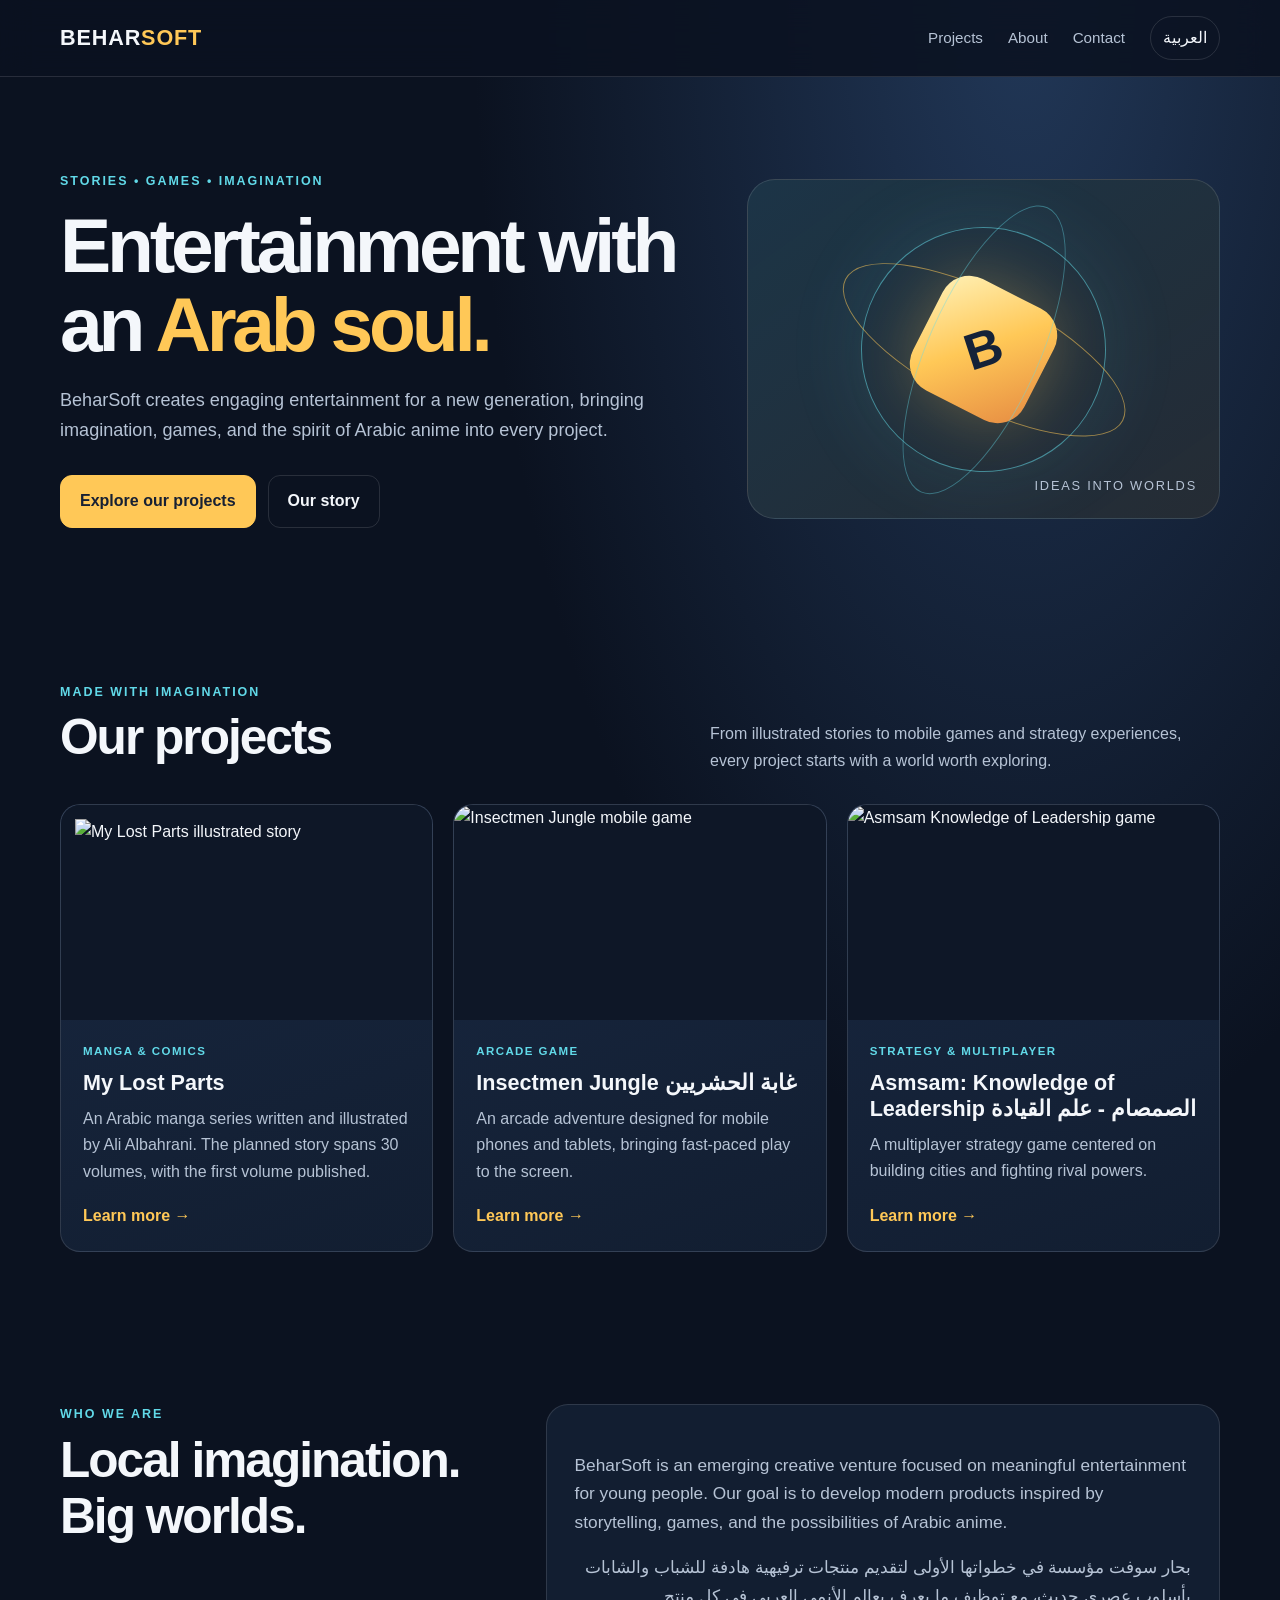
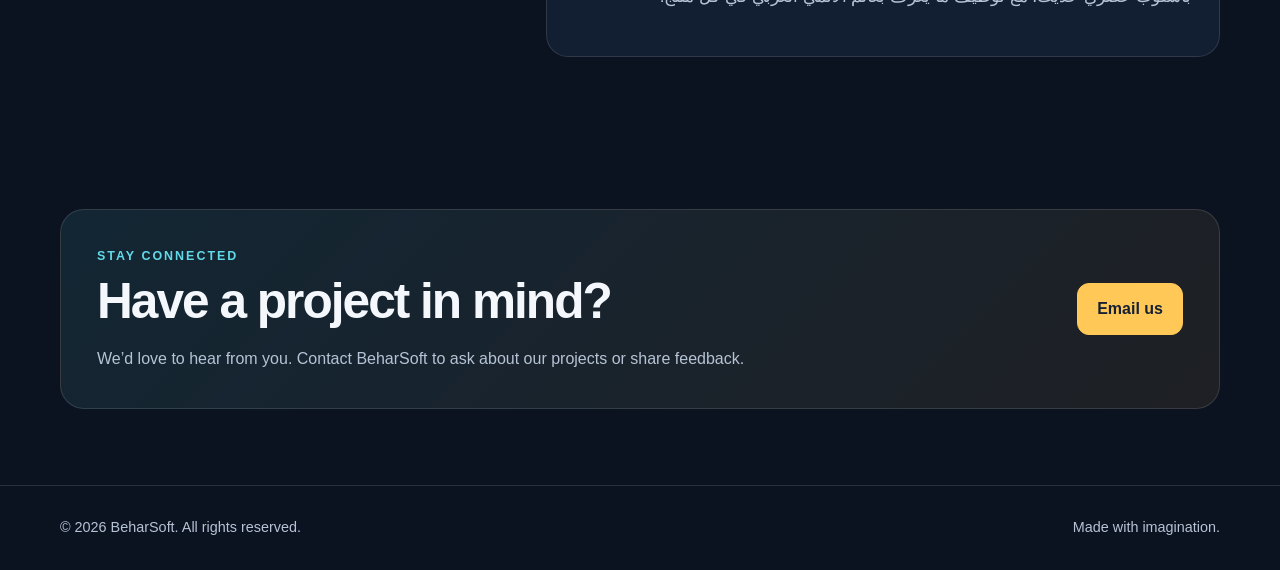
==== index.html @ 20f0981b "Add files via upload" ====
<!doctype html>
<html lang="en">
<head>
<meta charset="utf-8">
<meta name="viewport" content="width=device-width, initial-scale=1">
<meta name="description" content="BeharSoft creates entertainment experiences, games, and Arabic manga for a new generation.">
<meta name="theme-color" content="#101a2a">
<title>BeharSoft | Games, Manga & Entertainment</title>
<style>
:root{--bg:#0b1220;--panel:#121e31;--panel2:#182740;--ink:#f4f7fb;--muted:#b6c3d5;--gold:#ffc857;--cyan:#61d9e8;--line:rgba(255,255,255,.12);--max:1160px}
*{box-sizing:border-box}html{scroll-behavior:smooth}body{margin:0;background:radial-gradient(ellipse at 80% 0%,#213757 0,transparent 38%),var(--bg);color:var(--ink);font-family:Inter,Segoe UI,Arial,sans-serif;line-height:1.65}a{color:inherit}.wrap{width:min(var(--max),calc(100% - 40px));margin:auto}.topbar{position:sticky;top:0;z-index:5;background:rgba(11,18,32,.88);backdrop-filter:blur(16px);border-bottom:1px solid var(--line)}nav{min-height:76px;display:flex;align-items:center;justify-content:space-between;gap:24px}.brand{font-weight:900;letter-spacing:.04em;font-size:1.35rem;text-decoration:none}.brand span{color:var(--gold)}.navlinks{display:flex;gap:25px;align-items:center}.navlinks a{text-decoration:none;color:var(--muted);font-size:.95rem}.navlinks a:hover{color:var(--gold)}.lang{border:1px solid var(--line);padding:8px 12px;border-radius:999px;background:transparent;color:var(--ink);cursor:pointer;font:inherit}.hero{padding:94px 0 78px;display:grid;grid-template-columns:1.15fr .85fr;align-items:center;gap:48px;min-height:510px}.eyebrow{color:var(--cyan);font-weight:800;letter-spacing:.16em;text-transform:uppercase;font-size:.78rem}.hero h1{font-size:clamp(2.8rem,6vw,5.3rem);line-height:1.03;letter-spacing:-.055em;margin:14px 0 22px}.hero h1 em{font-style:normal;color:var(--gold)}.lead{font-size:1.13rem;color:var(--muted);max-width:620px}.hero-actions{display:flex;gap:12px;flex-wrap:wrap;margin-top:30px}.btn{display:inline-flex;align-items:center;justify-content:center;text-decoration:none;padding:12px 19px;border-radius:12px;font-weight:800;border:1px solid var(--line)}.btn.primary{background:var(--gold);color:#172033;border-color:var(--gold)}.btn.secondary:hover{border-color:var(--cyan)}.hero-art{min-height:340px;border-radius:28px;border:1px solid var(--line);background:linear-gradient(145deg,rgba(97,217,232,.12),rgba(255,200,87,.08)),var(--panel);position:relative;overflow:hidden;display:grid;place-items:center}.orbit{width:245px;height:245px;border:1px solid rgba(97,217,232,.55);border-radius:50%;display:grid;place-items:center;transform:rotate(-18deg);box-shadow:0 0 80px rgba(97,217,232,.12)}.orbit:before,.orbit:after{content:"";position:absolute;border:1px solid rgba(255,200,87,.55);border-radius:50%;width:310px;height:110px;transform:rotate(45deg)}.orbit:after{transform:rotate(-48deg);border-color:rgba(97,217,232,.4)}.core{width:125px;height:125px;border-radius:30px;transform:rotate(45deg);background:linear-gradient(135deg,#fff2b9,var(--gold) 48%,#e68b42);box-shadow:0 0 65px rgba(255,200,87,.3);display:grid;place-items:center}.core span{font-size:3.2rem;color:#152238;transform:rotate(-45deg);font-weight:900}.floating{position:absolute;right:22px;bottom:22px;color:var(--muted);font-size:.8rem;letter-spacing:.14em;text-transform:uppercase}.section{padding:76px 0}.section-head{display:flex;justify-content:space-between;align-items:end;gap:24px;margin-bottom:30px}.section h2{font-size:clamp(2rem,4vw,3.1rem);letter-spacing:-.04em;line-height:1.12;margin:8px 0}.section-head p{max-width:510px;color:var(--muted);margin:0}.projects{display:grid;grid-template-columns:repeat(3,1fr);gap:20px}.project{background:linear-gradient(160deg,var(--panel2),var(--panel));border:1px solid var(--line);border-radius:20px;overflow:hidden;display:flex;flex-direction:column;min-width:0;transition:transform .2s,border-color .2s}.project:hover{transform:translateY(-5px);border-color:rgba(97,217,232,.55)}.project-img{height:215px;background:#0e1727;display:grid;place-items:center;overflow:hidden}.project-img img{width:100%;height:100%;object-fit:cover;display:block}.project-img img.contain{object-fit:contain;padding:14px}.project-body{padding:22px;display:flex;flex-direction:column;flex:1}.tag{font-size:.72rem;text-transform:uppercase;letter-spacing:.12em;color:var(--cyan);font-weight:800}.project h3{font-size:1.35rem;line-height:1.2;margin:9px 0 10px}.project p{color:var(--muted);margin:0 0 18px}.project .more{margin-top:auto;text-decoration:none;color:var(--gold);font-weight:800}.about-grid{display:grid;grid-template-columns:.8fr 1.2fr;gap:36px;align-items:start}.about-card{padding:28px;border:1px solid var(--line);background:var(--panel);border-radius:22px}.about-card p{color:var(--muted)}.arabic{font-family:Tahoma,Arial,sans-serif;direction:rtl;text-align:right}.about-copy{font-size:1.08rem}.contact{background:linear-gradient(135deg,rgba(97,217,232,.1),rgba(255,200,87,.08));border:1px solid var(--line);border-radius:24px;padding:36px;display:flex;align-items:center;justify-content:space-between;gap:24px}.contact p{color:var(--muted);margin-bottom:0}.footer{padding:30px 0;border-top:1px solid var(--line);color:var(--muted);font-size:.9rem}.footer-inner{display:flex;justify-content:space-between;gap:16px;flex-wrap:wrap}.hidden{display:none!important}
@media(max-width:850px){.hero{grid-template-columns:1fr;padding-top:65px}.hero-art{min-height:280px}.projects{grid-template-columns:1fr 1fr}.about-grid{grid-template-columns:1fr}.section-head{align-items:start;flex-direction:column}}
@media(max-width:580px){.wrap{width:min(100% - 28px,var(--max))}nav{min-height:68px}.navlinks{gap:12px}.navlinks a{display:none}.hero{padding:52px 0}.hero h1{font-size:3rem}.projects{grid-template-columns:1fr}.project-img{height:230px}.section{padding:54px 0}.contact{padding:24px;align-items:flex-start;flex-direction:column}}
</style>
</head>
<body>
<header class="topbar"><nav class="wrap" aria-label="Main navigation"><a class="brand" href="#home">BEHAR<span>SOFT</span></a><div class="navlinks"><a href="#projects" data-en="Projects" data-ar="مشاريعنا">Projects</a><a href="#about" data-en="About" data-ar="من نحن">About</a><a href="#contact" data-en="Contact" data-ar="تواصل">Contact</a><button class="lang" id="langToggle" type="button" aria-label="Switch language">العربية</button></div></nav></header>
<main>
<section class="hero wrap" id="home"><div><div class="eyebrow" data-en="Stories • Games • Imagination" data-ar="قصص • ألعاب • خيال">Stories • Games • Imagination</div><h1 data-en="Entertainment with an <em>Arab soul.</em>" data-ar="ترفيه بروح <em>عربية.</em>">Entertainment with an <em>Arab soul.</em></h1><p class="lead" data-en="BeharSoft creates engaging entertainment for a new generation, bringing imagination, games, and the spirit of Arabic anime into every project." data-ar="تعمل بحار سوفت على ابتكار منتجات ترفيهية هادفة لجيل جديد، تجمع الخيال والألعاب وروح الأنمي العربي في كل مشروع.">BeharSoft creates engaging entertainment for a new generation, bringing imagination, games, and the spirit of Arabic anime into every project.</p><div class="hero-actions"><a class="btn primary" href="#projects" data-en="Explore our projects" data-ar="اكتشف مشاريعنا">Explore our projects</a><a class="btn secondary" href="#about" data-en="Our story" data-ar="قصتنا">Our story</a></div></div><div class="hero-art" aria-label="Abstract glowing creative core illustration"><div class="orbit"><div class="core"><span>B</span></div></div><div class="floating">Ideas into worlds</div></div></section>
<section class="section wrap" id="projects"><div class="section-head"><div><div class="eyebrow" data-en="Made with imagination" data-ar="صُنعت بالخيال">Made with imagination</div><h2 data-en="Our projects" data-ar="مشاريعنا">Our projects</h2></div><p data-en="From illustrated stories to mobile games and strategy experiences, every project starts with a world worth exploring." data-ar="من القصص المصوّرة إلى ألعاب الجوال وتجارب الاستراتيجية، يبدأ كل مشروع بعالم يستحق الاكتشاف.">From illustrated stories to mobile games and strategy experiences, every project starts with a world worth exploring.</p></div>
<div class="projects">
<article class="project"><div class="project-img"><img class="contain" src="https://static.wixstatic.com/media/bbfa3c_78efb721306c4f30848cd451bb1d85c4~mv2.png/v1/fill/w_800%2Ch_500%2Cal_c%2Cq_85/bbfa3c_78efb721306c4f30848cd451bb1d85c4~mv2.png" alt="My Lost Parts illustrated story" loading="lazy"></div><div class="project-body"><div class="tag" data-en="Manga & comics" data-ar="مانجا وقصص مصوّرة">Manga & comics</div><h3>My Lost Parts</h3><p data-en="An Arabic manga series written and illustrated by Ali Albahrani. The planned story spans 30 volumes, with the first volume published." data-ar="مانجا عربية من تأليف ورسوم علي البحراني. تتكوّن القصة المخططة من 30 مجلداً، وقد صدر المجلد الأول.">An Arabic manga series written and illustrated by Ali Albahrani. The planned story spans 30 volumes, with the first volume published.</p><a class="more" href="#contact" data-en="Learn more →" data-ar="اعرف المزيد ←">Learn more →</a></div></article>
<article class="project"><div class="project-img"><img src="https://static.wixstatic.com/media/bbfa3c_042a64e5a85e4ddface4f9eba5ba6a0f~mv2.png/v1/fill/w_900%2Ch_500%2Cal_c%2Cq_85/bbfa3c_042a64e5a85e4ddface4f9eba5ba6a0f~mv2.png" alt="Insectmen Jungle mobile game" loading="lazy"></div><div class="project-body"><div class="tag" data-en="Arcade game" data-ar="لعبة أركيد">Arcade game</div><h3>Insectmen Jungle <span class="arabic">غابة الحشريين</span></h3><p data-en="An arcade adventure designed for mobile phones and tablets, bringing fast-paced play to the screen." data-ar="مغامرة من نوع الأركيد مصممة للهواتف والأجهزة اللوحية، تجمع الحركة السريعة ومتعة اللعب.">An arcade adventure designed for mobile phones and tablets, bringing fast-paced play to the screen.</p><a class="more" href="#contact" data-en="Learn more →" data-ar="اعرف المزيد ←">Learn more →</a></div></article>
<article class="project"><div class="project-img"><img src="https://static.wixstatic.com/media/bbfa3c_a6b0da46e58b44ac992f635045c4ea83~mv2.png/v1/fill/w_900%2Ch_600%2Cal_c%2Cq_85/bbfa3c_a6b0da46e58b44ac992f635045c4ea83~mv2.png" alt="Asmsam Knowledge of Leadership game" loading="lazy"></div><div class="project-body"><div class="tag" data-en="Strategy & multiplayer" data-ar="استراتيجية ومتعددة اللاعبين">Strategy & multiplayer</div><h3>Asmsam: Knowledge of Leadership <span class="arabic">الصمصام - علم القيادة</span></h3><p data-en="A multiplayer strategy game centered on building cities and fighting rival powers." data-ar="لعبة استراتيجية متعددة اللاعبين تتمحور حول بناء المدن والقتال بين القوى المتنافسة.">A multiplayer strategy game centered on building cities and fighting rival powers.</p><a class="more" href="#contact" data-en="Learn more →" data-ar="اعرف المزيد ←">Learn more →</a></div></article>
</div></section>
<section class="section wrap" id="about"><div class="about-grid"><div><div class="eyebrow" data-en="Who we are" data-ar="من نحن">Who we are</div><h2 data-en="Local imagination. Big worlds." data-ar="خيال محلي، وعوالم واسعة.">Local imagination. Big worlds.</h2></div><div class="about-card"><p class="about-copy" data-en="BeharSoft is an emerging creative venture focused on meaningful entertainment for young people. Our goal is to develop modern products inspired by storytelling, games, and the possibilities of Arabic anime." data-ar="بحار سوفت مؤسسة في خطواتها الأولى لتقديم منتجات ترفيهية هادفة للشباب والشابات بأسلوب عصري حديث، مع توظيف ما يعرف بعالم الأنمي العربي في كل منتج.">BeharSoft is an emerging creative venture focused on meaningful entertainment for young people. Our goal is to develop modern products inspired by storytelling, games, and the possibilities of Arabic anime.</p><p class="about-copy arabic" lang="ar" dir="rtl">بحار سوفت مؤسسة في خطواتها الأولى لتقديم منتجات ترفيهية هادفة للشباب والشابات بأسلوب عصري حديث، مع توظيف ما يعرف بعالم الأنمي العربي في كل منتج.</p></div></div></section>
<section class="section wrap" id="contact"><div class="contact"><div><div class="eyebrow" data-en="Stay connected" data-ar="ابقَ على تواصل">Stay connected</div><h2 data-en="Have a project in mind?" data-ar="هل لديك فكرة أو مشروع؟">Have a project in mind?</h2><p data-en="We’d love to hear from you. Contact BeharSoft to ask about our projects or share feedback." data-ar="يسعدنا التواصل معك. راسل بحار سوفت للاستفسار عن مشاريعنا أو لمشاركة رأيك.">We’d love to hear from you. Contact BeharSoft to ask about our projects or share feedback.</p></div><a class="btn primary" href="mailto:hello@beharsoft.com?subject=Hello%20BeharSoft" data-en="Email us" data-ar="راسلنا بالبريد">Email us</a></div></section>
</main><footer class="footer"><div class="wrap footer-inner"><span>© <span id="year"></span> BeharSoft. All rights reserved.</span><span data-en="Made with imagination." data-ar="صُنع بالخيال.">Made with imagination.</span></div></footer>
<script>
const toggle=document.getElementById('langToggle');let language='en';function setLanguage(next){language=next;document.documentElement.lang=next;document.documentElement.dir=next==='ar'?'rtl':'ltr';document.querySelectorAll('[data-en][data-ar]').forEach(el=>{el.innerHTML=el.dataset[next]});toggle.textContent=next==='en'?'العربية':'English';document.querySelector('nav').style.flexDirection=next==='ar'?'row-reverse':'row';document.querySelector('.navlinks').style.flexDirection=next==='ar'?'row-reverse':'row'}toggle.addEventListener('click',()=>setLanguage(language==='en'?'ar':'en'));document.getElementById('year').textContent=new Date().getFullYear();
</script>
</body></html>
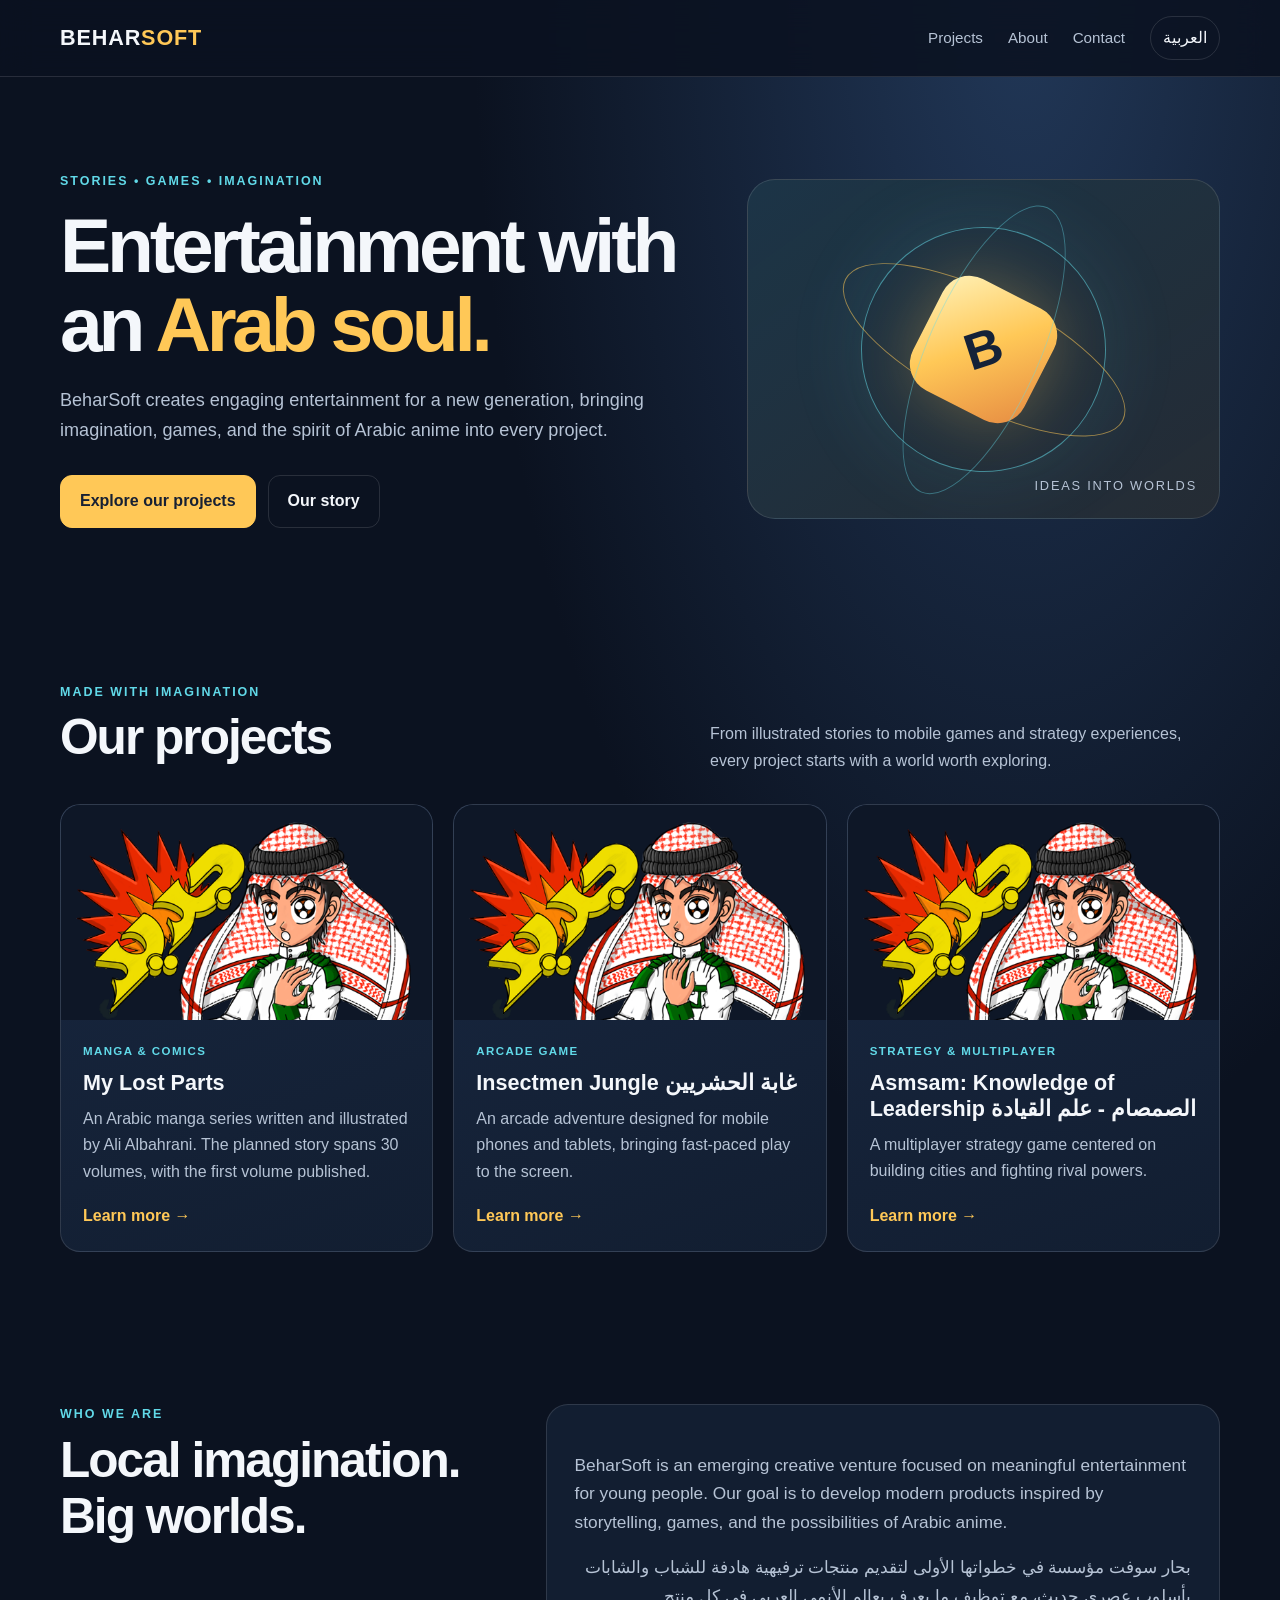
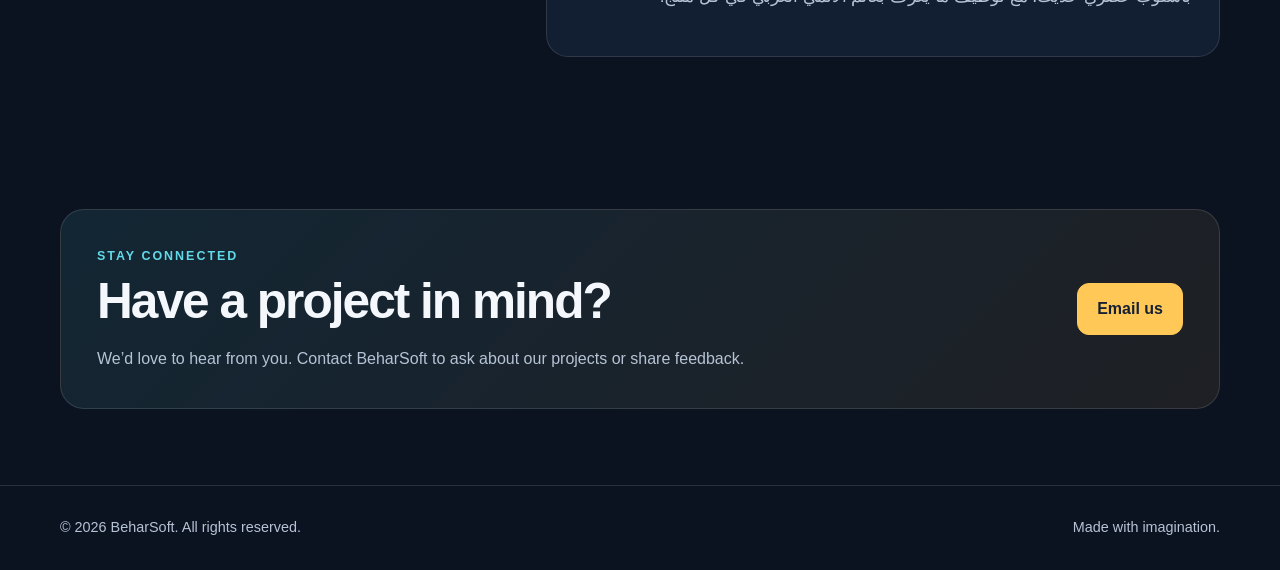
==== commit cba26965: "Test Index from AI" ====
--- a/index.html
+++ b/index.html
@@ -19,9 +19,9 @@
 <section class="hero wrap" id="home"><div><div class="eyebrow" data-en="Stories • Games • Imagination" data-ar="قصص • ألعاب • خيال">Stories • Games • Imagination</div><h1 data-en="Entertainment with an <em>Arab soul.</em>" data-ar="ترفيه بروح <em>عربية.</em>">Entertainment with an <em>Arab soul.</em></h1><p class="lead" data-en="BeharSoft creates engaging entertainment for a new generation, bringing imagination, games, and the spirit of Arabic anime into every project." data-ar="تعمل بحار سوفت على ابتكار منتجات ترفيهية هادفة لجيل جديد، تجمع الخيال والألعاب وروح الأنمي العربي في كل مشروع.">BeharSoft creates engaging entertainment for a new generation, bringing imagination, games, and the spirit of Arabic anime into every project.</p><div class="hero-actions"><a class="btn primary" href="#projects" data-en="Explore our projects" data-ar="اكتشف مشاريعنا">Explore our projects</a><a class="btn secondary" href="#about" data-en="Our story" data-ar="قصتنا">Our story</a></div></div><div class="hero-art" aria-label="Abstract glowing creative core illustration"><div class="orbit"><div class="core"><span>B</span></div></div><div class="floating">Ideas into worlds</div></div></section>
 <section class="section wrap" id="projects"><div class="section-head"><div><div class="eyebrow" data-en="Made with imagination" data-ar="صُنعت بالخيال">Made with imagination</div><h2 data-en="Our projects" data-ar="مشاريعنا">Our projects</h2></div><p data-en="From illustrated stories to mobile games and strategy experiences, every project starts with a world worth exploring." data-ar="من القصص المصوّرة إلى ألعاب الجوال وتجارب الاستراتيجية، يبدأ كل مشروع بعالم يستحق الاكتشاف.">From illustrated stories to mobile games and strategy experiences, every project starts with a world worth exploring.</p></div>
 <div class="projects">
-<article class="project"><div class="project-img"><img class="contain" src="https://static.wixstatic.com/media/bbfa3c_78efb721306c4f30848cd451bb1d85c4~mv2.png/v1/fill/w_800%2Ch_500%2Cal_c%2Cq_85/bbfa3c_78efb721306c4f30848cd451bb1d85c4~mv2.png" alt="My Lost Parts illustrated story" loading="lazy"></div><div class="project-body"><div class="tag" data-en="Manga & comics" data-ar="مانجا وقصص مصوّرة">Manga & comics</div><h3>My Lost Parts</h3><p data-en="An Arabic manga series written and illustrated by Ali Albahrani. The planned story spans 30 volumes, with the first volume published." data-ar="مانجا عربية من تأليف ورسوم علي البحراني. تتكوّن القصة المخططة من 30 مجلداً، وقد صدر المجلد الأول.">An Arabic manga series written and illustrated by Ali Albahrani. The planned story spans 30 volumes, with the first volume published.</p><a class="more" href="#contact" data-en="Learn more →" data-ar="اعرف المزيد ←">Learn more →</a></div></article>
-<article class="project"><div class="project-img"><img src="https://static.wixstatic.com/media/bbfa3c_042a64e5a85e4ddface4f9eba5ba6a0f~mv2.png/v1/fill/w_900%2Ch_500%2Cal_c%2Cq_85/bbfa3c_042a64e5a85e4ddface4f9eba5ba6a0f~mv2.png" alt="Insectmen Jungle mobile game" loading="lazy"></div><div class="project-body"><div class="tag" data-en="Arcade game" data-ar="لعبة أركيد">Arcade game</div><h3>Insectmen Jungle <span class="arabic">غابة الحشريين</span></h3><p data-en="An arcade adventure designed for mobile phones and tablets, bringing fast-paced play to the screen." data-ar="مغامرة من نوع الأركيد مصممة للهواتف والأجهزة اللوحية، تجمع الحركة السريعة ومتعة اللعب.">An arcade adventure designed for mobile phones and tablets, bringing fast-paced play to the screen.</p><a class="more" href="#contact" data-en="Learn more →" data-ar="اعرف المزيد ←">Learn more →</a></div></article>
-<article class="project"><div class="project-img"><img src="https://static.wixstatic.com/media/bbfa3c_a6b0da46e58b44ac992f635045c4ea83~mv2.png/v1/fill/w_900%2Ch_600%2Cal_c%2Cq_85/bbfa3c_a6b0da46e58b44ac992f635045c4ea83~mv2.png" alt="Asmsam Knowledge of Leadership game" loading="lazy"></div><div class="project-body"><div class="tag" data-en="Strategy & multiplayer" data-ar="استراتيجية ومتعددة اللاعبين">Strategy & multiplayer</div><h3>Asmsam: Knowledge of Leadership <span class="arabic">الصمصام - علم القيادة</span></h3><p data-en="A multiplayer strategy game centered on building cities and fighting rival powers." data-ar="لعبة استراتيجية متعددة اللاعبين تتمحور حول بناء المدن والقتال بين القوى المتنافسة.">A multiplayer strategy game centered on building cities and fighting rival powers.</p><a class="more" href="#contact" data-en="Learn more →" data-ar="اعرف المزيد ←">Learn more →</a></div></article>
+<article class="project"><div class="project-img"><img class="contain" src="images/1.png" alt="My Lost Parts illustrated story" loading="lazy"></div><div class="project-body"><div class="tag" data-en="Manga & comics" data-ar="مانجا وقصص مصوّرة">Manga & comics</div><h3>My Lost Parts</h3><p data-en="An Arabic manga series written and illustrated by Ali Albahrani. The planned story spans 30 volumes, with the first volume published." data-ar="مانجا عربية من تأليف ورسوم علي البحراني. تتكوّن القصة المخططة من 30 مجلداً، وقد صدر المجلد الأول.">An Arabic manga series written and illustrated by Ali Albahrani. The planned story spans 30 volumes, with the first volume published.</p><a class="more" href="#contact" data-en="Learn more →" data-ar="اعرف المزيد ←">Learn more →</a></div></article>
+<article class="project"><div class="project-img"><img class="contain" src="images/2.png" alt="Insectmen Jungle mobile game" loading="lazy"></div><div class="project-body"><div class="tag" data-en="Arcade game" data-ar="لعبة أركيد">Arcade game</div><h3>Insectmen Jungle <span class="arabic">غابة الحشريين</span></h3><p data-en="An arcade adventure designed for mobile phones and tablets, bringing fast-paced play to the screen." data-ar="مغامرة من نوع الأركيد مصممة للهواتف والأجهزة اللوحية، تجمع الحركة السريعة ومتعة اللعب.">An arcade adventure designed for mobile phones and tablets, bringing fast-paced play to the screen.</p><a class="more" href="#contact" data-en="Learn more →" data-ar="اعرف المزيد ←">Learn more →</a></div></article>
+<article class="project"><div class="project-img"><img class="contain" src="images/3.png" alt="Asmsam Knowledge of Leadership game" loading="lazy"></div><div class="project-body"><div class="tag" data-en="Strategy & multiplayer" data-ar="استراتيجية ومتعددة اللاعبين">Strategy & multiplayer</div><h3>Asmsam: Knowledge of Leadership <span class="arabic">الصمصام - علم القيادة</span></h3><p data-en="A multiplayer strategy game centered on building cities and fighting rival powers." data-ar="لعبة استراتيجية متعددة اللاعبين تتمحور حول بناء المدن والقتال بين القوى المتنافسة.">A multiplayer strategy game centered on building cities and fighting rival powers.</p><a class="more" href="#contact" data-en="Learn more →" data-ar="اعرف المزيد ←">Learn more →</a></div></article>
 </div></section>
 <section class="section wrap" id="about"><div class="about-grid"><div><div class="eyebrow" data-en="Who we are" data-ar="من نحن">Who we are</div><h2 data-en="Local imagination. Big worlds." data-ar="خيال محلي، وعوالم واسعة.">Local imagination. Big worlds.</h2></div><div class="about-card"><p class="about-copy" data-en="BeharSoft is an emerging creative venture focused on meaningful entertainment for young people. Our goal is to develop modern products inspired by storytelling, games, and the possibilities of Arabic anime." data-ar="بحار سوفت مؤسسة في خطواتها الأولى لتقديم منتجات ترفيهية هادفة للشباب والشابات بأسلوب عصري حديث، مع توظيف ما يعرف بعالم الأنمي العربي في كل منتج.">BeharSoft is an emerging creative venture focused on meaningful entertainment for young people. Our goal is to develop modern products inspired by storytelling, games, and the possibilities of Arabic anime.</p><p class="about-copy arabic" lang="ar" dir="rtl">بحار سوفت مؤسسة في خطواتها الأولى لتقديم منتجات ترفيهية هادفة للشباب والشابات بأسلوب عصري حديث، مع توظيف ما يعرف بعالم الأنمي العربي في كل منتج.</p></div></div></section>
 <section class="section wrap" id="contact"><div class="contact"><div><div class="eyebrow" data-en="Stay connected" data-ar="ابقَ على تواصل">Stay connected</div><h2 data-en="Have a project in mind?" data-ar="هل لديك فكرة أو مشروع؟">Have a project in mind?</h2><p data-en="We’d love to hear from you. Contact BeharSoft to ask about our projects or share feedback." data-ar="يسعدنا التواصل معك. راسل بحار سوفت للاستفسار عن مشاريعنا أو لمشاركة رأيك.">We’d love to hear from you. Contact BeharSoft to ask about our projects or share feedback.</p></div><a class="btn primary" href="mailto:hello@beharsoft.com?subject=Hello%20BeharSoft" data-en="Email us" data-ar="راسلنا بالبريد">Email us</a></div></section>
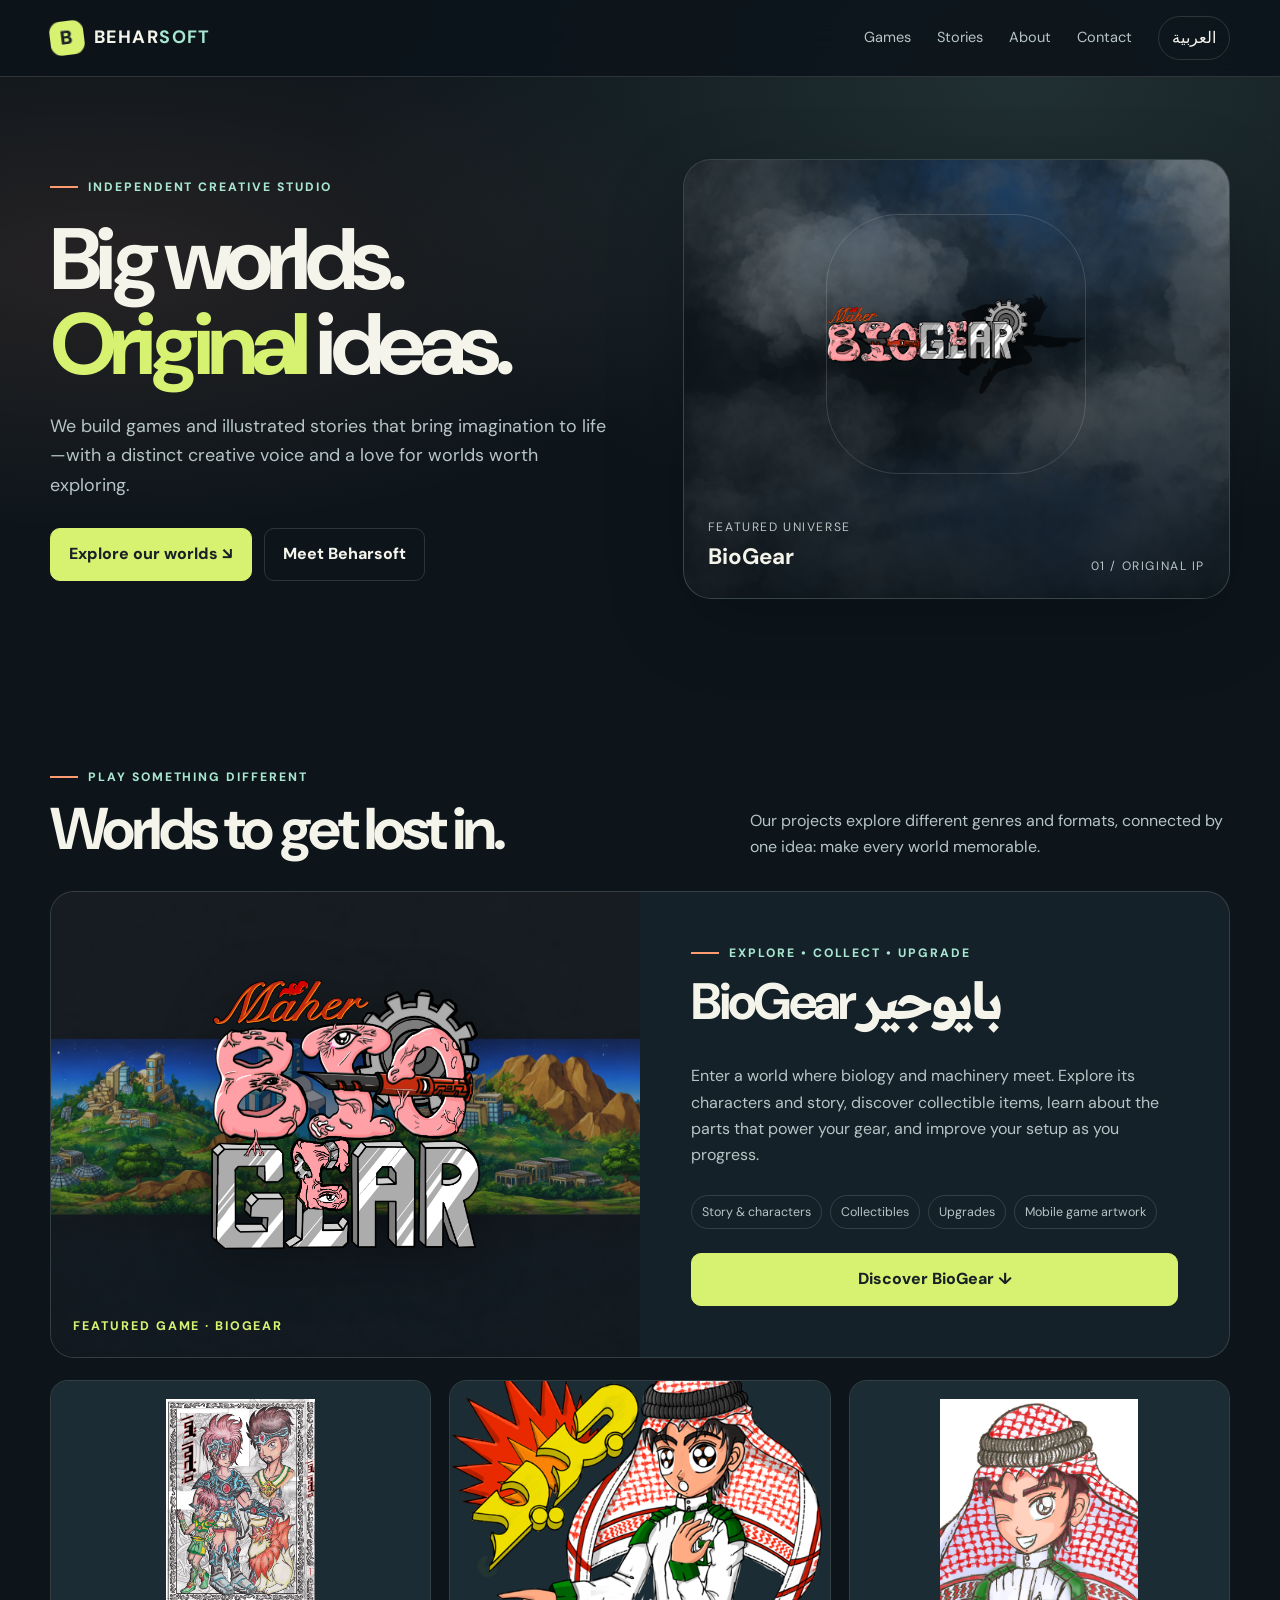
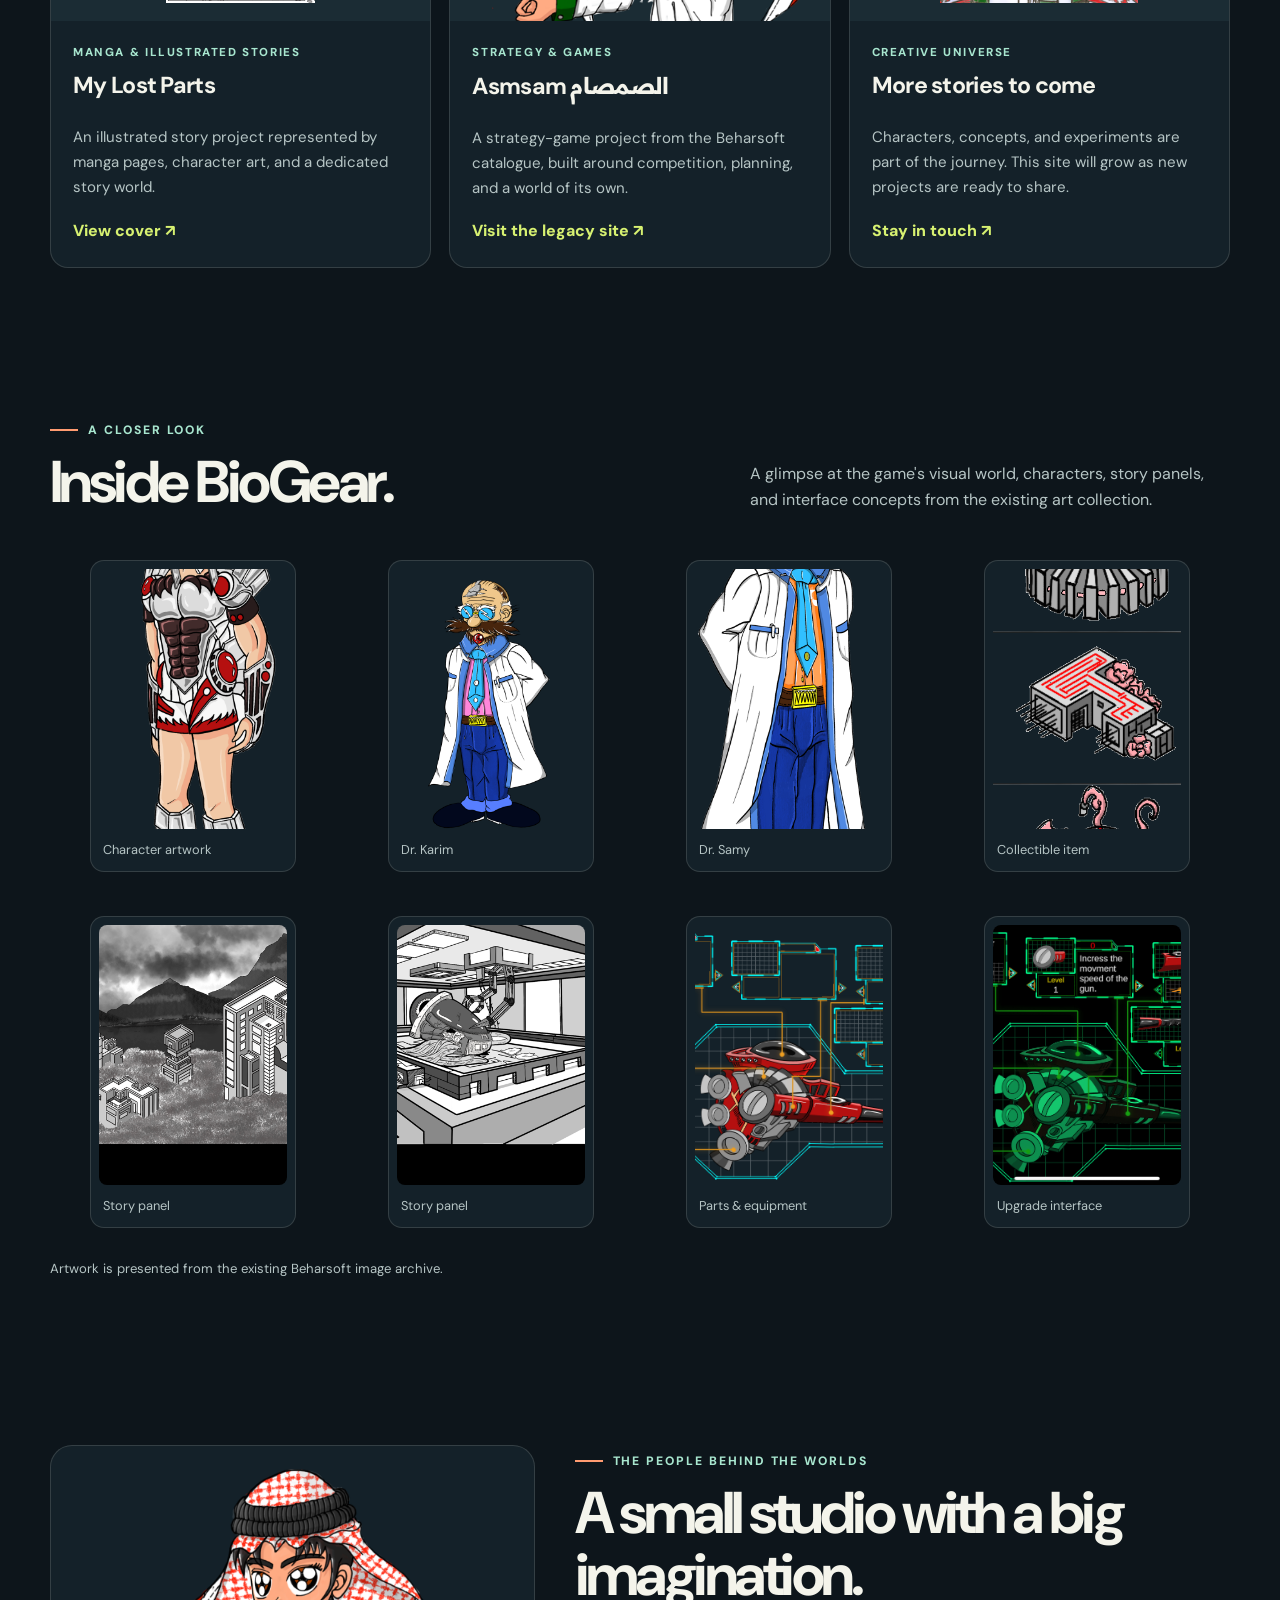
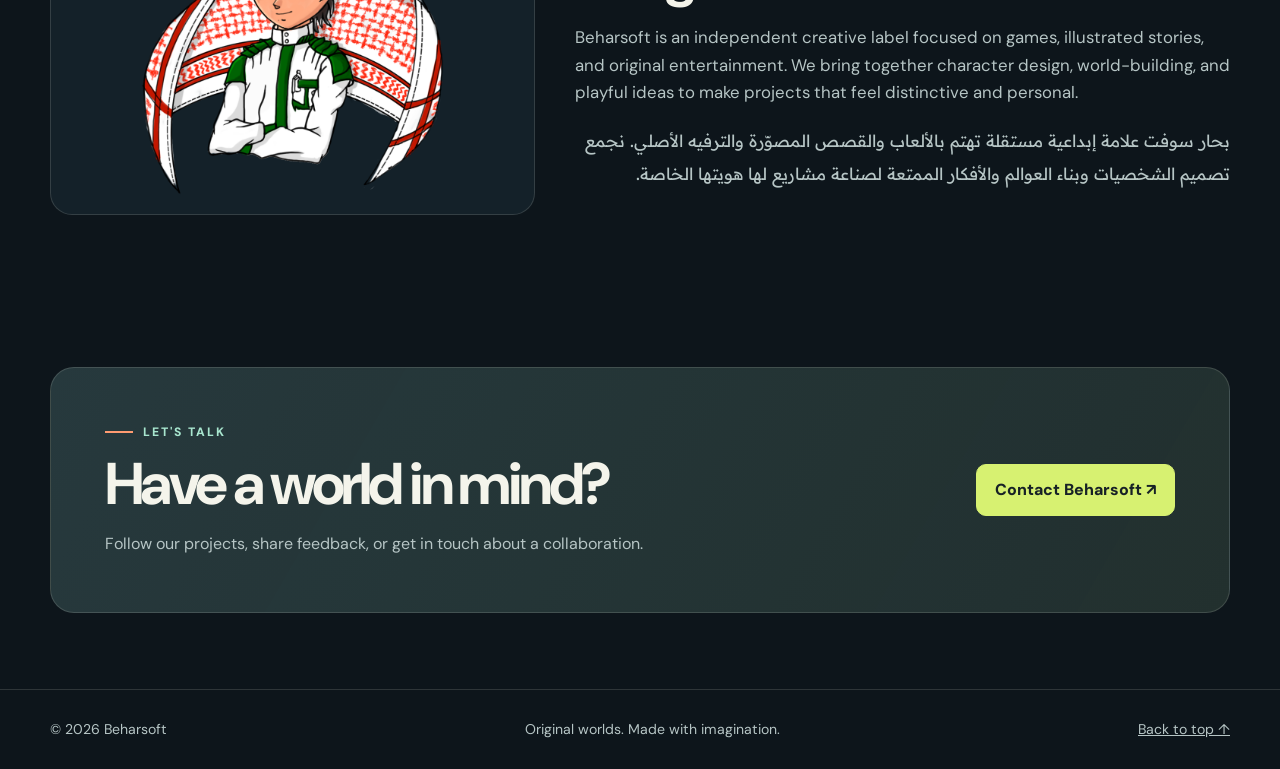
==== commit 9ef651d7: "First AI" ====
--- a/index.html
+++ b/index.html
@@ -1,32 +1,32 @@
 <!doctype html>
 <html lang="en">
 <head>
-<meta charset="utf-8">
-<meta name="viewport" content="width=device-width, initial-scale=1">
-<meta name="description" content="BeharSoft creates entertainment experiences, games, and Arabic manga for a new generation.">
-<meta name="theme-color" content="#101a2a">
-<title>BeharSoft | Games, Manga & Entertainment</title>
+<meta charset="utf-8"><meta name="viewport" content="width=device-width,initial-scale=1">
+<meta name="description" content="Beharsoft creates original games, illustrated stories, and imaginative entertainment. Discover BioGear and more.">
+<meta name="theme-color" content="#0d151b">
+<title>Beharsoft — Games, Stories & Imagination</title>
+<link rel="preconnect" href="https://fonts.googleapis.com"><link rel="preconnect" href="https://fonts.gstatic.com" crossorigin>
+<link href="https://fonts.googleapis.com/css2?family=DM+Sans:wght@400;500;600;700;800&family=Readex+Pro:wght@400;500;600;700&display=swap" rel="stylesheet">
 <style>
-:root{--bg:#0b1220;--panel:#121e31;--panel2:#182740;--ink:#f4f7fb;--muted:#b6c3d5;--gold:#ffc857;--cyan:#61d9e8;--line:rgba(255,255,255,.12);--max:1160px}
-*{box-sizing:border-box}html{scroll-behavior:smooth}body{margin:0;background:radial-gradient(ellipse at 80% 0%,#213757 0,transparent 38%),var(--bg);color:var(--ink);font-family:Inter,Segoe UI,Arial,sans-serif;line-height:1.65}a{color:inherit}.wrap{width:min(var(--max),calc(100% - 40px));margin:auto}.topbar{position:sticky;top:0;z-index:5;background:rgba(11,18,32,.88);backdrop-filter:blur(16px);border-bottom:1px solid var(--line)}nav{min-height:76px;display:flex;align-items:center;justify-content:space-between;gap:24px}.brand{font-weight:900;letter-spacing:.04em;font-size:1.35rem;text-decoration:none}.brand span{color:var(--gold)}.navlinks{display:flex;gap:25px;align-items:center}.navlinks a{text-decoration:none;color:var(--muted);font-size:.95rem}.navlinks a:hover{color:var(--gold)}.lang{border:1px solid var(--line);padding:8px 12px;border-radius:999px;background:transparent;color:var(--ink);cursor:pointer;font:inherit}.hero{padding:94px 0 78px;display:grid;grid-template-columns:1.15fr .85fr;align-items:center;gap:48px;min-height:510px}.eyebrow{color:var(--cyan);font-weight:800;letter-spacing:.16em;text-transform:uppercase;font-size:.78rem}.hero h1{font-size:clamp(2.8rem,6vw,5.3rem);line-height:1.03;letter-spacing:-.055em;margin:14px 0 22px}.hero h1 em{font-style:normal;color:var(--gold)}.lead{font-size:1.13rem;color:var(--muted);max-width:620px}.hero-actions{display:flex;gap:12px;flex-wrap:wrap;margin-top:30px}.btn{display:inline-flex;align-items:center;justify-content:center;text-decoration:none;padding:12px 19px;border-radius:12px;font-weight:800;border:1px solid var(--line)}.btn.primary{background:var(--gold);color:#172033;border-color:var(--gold)}.btn.secondary:hover{border-color:var(--cyan)}.hero-art{min-height:340px;border-radius:28px;border:1px solid var(--line);background:linear-gradient(145deg,rgba(97,217,232,.12),rgba(255,200,87,.08)),var(--panel);position:relative;overflow:hidden;display:grid;place-items:center}.orbit{width:245px;height:245px;border:1px solid rgba(97,217,232,.55);border-radius:50%;display:grid;place-items:center;transform:rotate(-18deg);box-shadow:0 0 80px rgba(97,217,232,.12)}.orbit:before,.orbit:after{content:"";position:absolute;border:1px solid rgba(255,200,87,.55);border-radius:50%;width:310px;height:110px;transform:rotate(45deg)}.orbit:after{transform:rotate(-48deg);border-color:rgba(97,217,232,.4)}.core{width:125px;height:125px;border-radius:30px;transform:rotate(45deg);background:linear-gradient(135deg,#fff2b9,var(--gold) 48%,#e68b42);box-shadow:0 0 65px rgba(255,200,87,.3);display:grid;place-items:center}.core span{font-size:3.2rem;color:#152238;transform:rotate(-45deg);font-weight:900}.floating{position:absolute;right:22px;bottom:22px;color:var(--muted);font-size:.8rem;letter-spacing:.14em;text-transform:uppercase}.section{padding:76px 0}.section-head{display:flex;justify-content:space-between;align-items:end;gap:24px;margin-bottom:30px}.section h2{font-size:clamp(2rem,4vw,3.1rem);letter-spacing:-.04em;line-height:1.12;margin:8px 0}.section-head p{max-width:510px;color:var(--muted);margin:0}.projects{display:grid;grid-template-columns:repeat(3,1fr);gap:20px}.project{background:linear-gradient(160deg,var(--panel2),var(--panel));border:1px solid var(--line);border-radius:20px;overflow:hidden;display:flex;flex-direction:column;min-width:0;transition:transform .2s,border-color .2s}.project:hover{transform:translateY(-5px);border-color:rgba(97,217,232,.55)}.project-img{height:215px;background:#0e1727;display:grid;place-items:center;overflow:hidden}.project-img img{width:100%;height:100%;object-fit:cover;display:block}.project-img img.contain{object-fit:contain;padding:14px}.project-body{padding:22px;display:flex;flex-direction:column;flex:1}.tag{font-size:.72rem;text-transform:uppercase;letter-spacing:.12em;color:var(--cyan);font-weight:800}.project h3{font-size:1.35rem;line-height:1.2;margin:9px 0 10px}.project p{color:var(--muted);margin:0 0 18px}.project .more{margin-top:auto;text-decoration:none;color:var(--gold);font-weight:800}.about-grid{display:grid;grid-template-columns:.8fr 1.2fr;gap:36px;align-items:start}.about-card{padding:28px;border:1px solid var(--line);background:var(--panel);border-radius:22px}.about-card p{color:var(--muted)}.arabic{font-family:Tahoma,Arial,sans-serif;direction:rtl;text-align:right}.about-copy{font-size:1.08rem}.contact{background:linear-gradient(135deg,rgba(97,217,232,.1),rgba(255,200,87,.08));border:1px solid var(--line);border-radius:24px;padding:36px;display:flex;align-items:center;justify-content:space-between;gap:24px}.contact p{color:var(--muted);margin-bottom:0}.footer{padding:30px 0;border-top:1px solid var(--line);color:var(--muted);font-size:.9rem}.footer-inner{display:flex;justify-content:space-between;gap:16px;flex-wrap:wrap}.hidden{display:none!important}
-@media(max-width:850px){.hero{grid-template-columns:1fr;padding-top:65px}.hero-art{min-height:280px}.projects{grid-template-columns:1fr 1fr}.about-grid{grid-template-columns:1fr}.section-head{align-items:start;flex-direction:column}}
-@media(max-width:580px){.wrap{width:min(100% - 28px,var(--max))}nav{min-height:68px}.navlinks{gap:12px}.navlinks a{display:none}.hero{padding:52px 0}.hero h1{font-size:3rem}.projects{grid-template-columns:1fr}.project-img{height:230px}.section{padding:54px 0}.contact{padding:24px;align-items:flex-start;flex-direction:column}}
+:root{--bg:#0d151b;--surface:#142129;--ink:#f4f4eb;--muted:#b6c5c5;--mint:#a8e6cf;--lime:#d7f171;--orange:#ff9b71;--line:rgba(244,244,235,.14);--max:1180px}*{box-sizing:border-box}html{scroll-behavior:smooth;scroll-padding-top:90px}body{margin:0;background:var(--bg);color:var(--ink);font-family:"DM Sans",Arial,sans-serif;line-height:1.65}body:before{content:"";position:absolute;z-index:-1;inset:0 0 auto;height:760px;background:radial-gradient(ellipse at 80% 10%,rgba(168,230,207,.13),transparent 48%),radial-gradient(ellipse at 8% 35%,rgba(255,155,113,.1),transparent 38%);pointer-events:none}a{color:inherit}.wrap{width:min(var(--max),calc(100% - 44px));margin:auto}.topbar{position:sticky;top:0;z-index:10;background:rgba(13,21,27,.9);backdrop-filter:blur(18px);border-bottom:1px solid var(--line)}nav{min-height:76px;display:flex;align-items:center;justify-content:space-between;gap:22px}.brand{display:flex;align-items:center;gap:10px;text-decoration:none;font-size:1.12rem;font-weight:800;letter-spacing:.08em}.brand-mark{width:34px;height:34px;border-radius:11px;background:var(--lime);color:#172126;display:grid;place-items:center;font-weight:900;font-size:1.2rem;transform:rotate(-7deg)}.brand b{color:var(--mint)}.navlinks{display:flex;align-items:center;gap:26px}.navlinks a{text-decoration:none;color:var(--muted);font-size:.91rem}.navlinks a:hover{color:var(--lime)}.lang{border:1px solid var(--line);border-radius:99px;background:transparent;color:var(--ink);padding:8px 13px;font:inherit;cursor:pointer}.hero{display:grid;grid-template-columns:1.03fr .97fr;gap:52px;align-items:center;padding:82px 0 92px;min-height:590px}.kicker{display:flex;align-items:center;gap:10px;text-transform:uppercase;letter-spacing:.16em;color:var(--mint);font-size:.76rem;font-weight:800}.kicker:before{content:"";width:28px;height:2px;background:var(--orange)}.hero h1{font-size:clamp(3.4rem,6.8vw,6.4rem);letter-spacing:-.075em;line-height:.98;margin:20px 0 24px;max-width:650px}.hero h1 em{font-style:normal;color:var(--lime)}.lead{font-size:1.12rem;color:var(--muted);max-width:560px}.actions{display:flex;gap:12px;flex-wrap:wrap;margin-top:28px}.btn{display:inline-flex;align-items:center;justify-content:center;gap:9px;text-decoration:none;padding:12px 18px;border-radius:10px;font-weight:800;border:1px solid var(--line);transition:transform .18s}.btn:hover{transform:translateY(-2px)}.btn.primary{background:var(--lime);color:#172126;border-color:var(--lime)}.hero-art{position:relative;min-height:440px;border:1px solid var(--line);border-radius:28px;overflow:hidden;background:#18282f;box-shadow:0 24px 80px rgba(0,0,0,.2)}.hero-art .bg{position:absolute;width:100%;height:100%;inset:0;object-fit:cover;opacity:.48}.hero-overlay{position:absolute;inset:0;background:linear-gradient(180deg,rgba(13,21,27,.05),rgba(13,21,27,.85))}.hero-icon{position:absolute;left:50%;top:42%;transform:translate(-50%,-50%);width:min(56%,260px);aspect-ratio:1;border-radius:28%;object-fit:contain;filter:drop-shadow(0 18px 35px rgba(0,0,0,.45));border:1px solid rgba(255,255,255,.14)}.hero-stamp{position:absolute;left:24px;right:24px;bottom:22px;display:flex;justify-content:space-between;align-items:end;gap:14px}.hero-stamp strong{font-size:1.4rem;display:block}.hero-stamp span{font-size:.76rem;color:var(--muted);text-transform:uppercase;letter-spacing:.13em}.section{padding:76px 0}.section-head{display:flex;justify-content:space-between;align-items:end;gap:28px;margin-bottom:30px}.section h2,.about-copy h2{font-size:clamp(2.2rem,4.6vw,3.8rem);line-height:1.05;letter-spacing:-.06em;margin:12px 0 0}.section-head>p{max-width:480px;color:var(--muted);margin:0}.feature{display:grid;grid-template-columns:1fr 1fr;border:1px solid var(--line);border-radius:24px;overflow:hidden;background:var(--surface)}.feature-visual{position:relative;min-height:450px;background:#1b2c34;overflow:hidden}.feature-visual .bg{position:absolute;inset:0;width:100%;height:100%;object-fit:cover;opacity:.68}.feature-visual:after{content:"";position:absolute;inset:0;background:linear-gradient(0deg,rgba(13,21,27,.6),transparent 60%)}.feature-visual .icon{position:absolute;z-index:1;width:46%;max-height:72%;object-fit:contain;left:50%;top:48%;transform:translate(-50%,-50%);filter:drop-shadow(0 14px 28px rgba(0,0,0,.35))}.feature-label{position:absolute;z-index:2;bottom:20px;left:22px;font-size:.78rem;letter-spacing:.15em;text-transform:uppercase;font-weight:800;color:var(--lime)}.feature-copy{padding:clamp(28px,4vw,52px);display:flex;flex-direction:column;justify-content:center}.feature-copy h3{font-size:clamp(2.4rem,4vw,4rem);line-height:1;letter-spacing:-.07em;margin:12px 0 20px}.feature-copy p{color:var(--muted)}.chips{display:flex;flex-wrap:wrap;gap:8px;margin:10px 0 24px}.chip{border:1px solid var(--line);border-radius:99px;padding:6px 10px;font-size:.78rem;color:var(--muted)}.project-grid{display:grid;grid-template-columns:repeat(3,1fr);gap:18px}.project{min-width:0;display:flex;flex-direction:column;background:var(--surface);border:1px solid var(--line);border-radius:18px;overflow:hidden;transition:transform .2s,border-color .2s}.project:hover{transform:translateY(-4px);border-color:rgba(168,230,207,.5)}.project-image{height:240px;background:#1b2c34;overflow:hidden}.project-image img{width:100%;height:100%;object-fit:cover;display:block;transition:transform .3s}.project:hover .project-image img{transform:scale(1.035)}.project-image img.contain{object-fit:contain;padding:18px}.project-copy{padding:22px;display:flex;flex-direction:column;flex:1}.tag{font-size:.72rem;color:var(--mint);letter-spacing:.14em;text-transform:uppercase;font-weight:800}.project h3{font-size:1.45rem;line-height:1.2;letter-spacing:-.03em;margin:10px 0}.project p{font-size:.94rem;color:var(--muted);margin-bottom:18px}.text-link{margin-top:auto;color:var(--lime);font-weight:800;text-decoration:none;align-self:flex-start}.text-link:hover{text-decoration:underline}.gallery{display:grid;grid-template-columns:repeat(4,1fr);gap:12px}.shot{border:1px solid var(--line);background:var(--surface);padding:8px;border-radius:14px;overflow:hidden}.shot img{width:100%;height:260px;display:block;object-fit:cover;border-radius:8px}.shot figcaption{font-size:.8rem;color:var(--muted);padding:10px 4px 3px}.about-grid{display:grid;grid-template-columns:.85fr 1.15fr;gap:40px;align-items:center}.about-art{height:370px;background:var(--surface);border:1px solid var(--line);border-radius:22px;overflow:hidden}.about-art img{width:100%;height:100%;object-fit:contain;padding:16px}.about-copy p{font-size:1.05rem;color:var(--muted)}.arabic{font-family:"Readex Pro",Tahoma,sans-serif}.about-copy .arabic{direction:rtl;text-align:right;line-height:2}.contact{padding:clamp(28px,5vw,54px);border-radius:24px;border:1px solid var(--line);background:linear-gradient(120deg,rgba(168,230,207,.12),rgba(215,241,113,.07)),var(--surface);display:flex;justify-content:space-between;align-items:center;gap:28px}.contact h2{margin:12px 0}.contact p{color:var(--muted);margin-bottom:0;max-width:600px}.footer{padding:28px 0;border-top:1px solid var(--line);color:var(--muted);font-size:.88rem}.footer-inner{display:flex;justify-content:space-between;gap:15px;flex-wrap:wrap}.mobile-note{font-size:.82rem;color:var(--muted);margin-top:14px}.rtl-layout{direction:rtl}.rtl-layout .hero-stamp{left:auto;right:24px}.rtl-layout .feature-label{left:auto;right:22px}
+@media(max-width:850px){.hero{grid-template-columns:1fr;padding-top:60px;gap:34px}.hero-art{min-height:380px}.feature{grid-template-columns:1fr}.feature-visual{min-height:370px}.project-grid{grid-template-columns:1fr 1fr}.about-grid{grid-template-columns:1fr}.about-art{height:300px}.gallery{grid-template-columns:repeat(2,1fr)}.shot img{height:300px}.section-head{align-items:start;flex-direction:column}}
+@media(max-width:580px){.wrap{width:calc(100% - 28px)}nav{min-height:66px}.navlinks{gap:12px}.navlinks a{display:none}.hero{padding:52px 0 60px}.hero h1{font-size:3.55rem}.hero-art{min-height:320px}.section{padding:54px 0}.project-grid{grid-template-columns:1fr}.project-image{height:250px}.feature-visual{min-height:320px}.feature-copy{padding:25px}.gallery{gap:8px}.shot img{height:210px}.contact{align-items:flex-start;flex-direction:column}}
 </style>
 </head>
 <body>
-<header class="topbar"><nav class="wrap" aria-label="Main navigation"><a class="brand" href="#home">BEHAR<span>SOFT</span></a><div class="navlinks"><a href="#projects" data-en="Projects" data-ar="مشاريعنا">Projects</a><a href="#about" data-en="About" data-ar="من نحن">About</a><a href="#contact" data-en="Contact" data-ar="تواصل">Contact</a><button class="lang" id="langToggle" type="button" aria-label="Switch language">العربية</button></div></nav></header>
+<header class="topbar"><nav class="wrap" aria-label="Main navigation"><a class="brand" href="#home"><span class="brand-mark">B</span><span>BEHAR<b>SOFT</b></span></a><div class="navlinks"><a href="#games" data-en="Games" data-ar="الألعاب">Games</a><a href="#stories" data-en="Stories" data-ar="القصص">Stories</a><a href="#about" data-en="About" data-ar="من نحن">About</a><a href="#contact" data-en="Contact" data-ar="تواصل">Contact</a><button class="lang" id="langToggle" type="button">العربية</button></div></nav></header>
 <main>
-<section class="hero wrap" id="home"><div><div class="eyebrow" data-en="Stories • Games • Imagination" data-ar="قصص • ألعاب • خيال">Stories • Games • Imagination</div><h1 data-en="Entertainment with an <em>Arab soul.</em>" data-ar="ترفيه بروح <em>عربية.</em>">Entertainment with an <em>Arab soul.</em></h1><p class="lead" data-en="BeharSoft creates engaging entertainment for a new generation, bringing imagination, games, and the spirit of Arabic anime into every project." data-ar="تعمل بحار سوفت على ابتكار منتجات ترفيهية هادفة لجيل جديد، تجمع الخيال والألعاب وروح الأنمي العربي في كل مشروع.">BeharSoft creates engaging entertainment for a new generation, bringing imagination, games, and the spirit of Arabic anime into every project.</p><div class="hero-actions"><a class="btn primary" href="#projects" data-en="Explore our projects" data-ar="اكتشف مشاريعنا">Explore our projects</a><a class="btn secondary" href="#about" data-en="Our story" data-ar="قصتنا">Our story</a></div></div><div class="hero-art" aria-label="Abstract glowing creative core illustration"><div class="orbit"><div class="core"><span>B</span></div></div><div class="floating">Ideas into worlds</div></div></section>
-<section class="section wrap" id="projects"><div class="section-head"><div><div class="eyebrow" data-en="Made with imagination" data-ar="صُنعت بالخيال">Made with imagination</div><h2 data-en="Our projects" data-ar="مشاريعنا">Our projects</h2></div><p data-en="From illustrated stories to mobile games and strategy experiences, every project starts with a world worth exploring." data-ar="من القصص المصوّرة إلى ألعاب الجوال وتجارب الاستراتيجية، يبدأ كل مشروع بعالم يستحق الاكتشاف.">From illustrated stories to mobile games and strategy experiences, every project starts with a world worth exploring.</p></div>
-<div class="projects">
-<article class="project"><div class="project-img"><img class="contain" src="images/1.png" alt="My Lost Parts illustrated story" loading="lazy"></div><div class="project-body"><div class="tag" data-en="Manga & comics" data-ar="مانجا وقصص مصوّرة">Manga & comics</div><h3>My Lost Parts</h3><p data-en="An Arabic manga series written and illustrated by Ali Albahrani. The planned story spans 30 volumes, with the first volume published." data-ar="مانجا عربية من تأليف ورسوم علي البحراني. تتكوّن القصة المخططة من 30 مجلداً، وقد صدر المجلد الأول.">An Arabic manga series written and illustrated by Ali Albahrani. The planned story spans 30 volumes, with the first volume published.</p><a class="more" href="#contact" data-en="Learn more →" data-ar="اعرف المزيد ←">Learn more →</a></div></article>
-<article class="project"><div class="project-img"><img class="contain" src="images/2.png" alt="Insectmen Jungle mobile game" loading="lazy"></div><div class="project-body"><div class="tag" data-en="Arcade game" data-ar="لعبة أركيد">Arcade game</div><h3>Insectmen Jungle <span class="arabic">غابة الحشريين</span></h3><p data-en="An arcade adventure designed for mobile phones and tablets, bringing fast-paced play to the screen." data-ar="مغامرة من نوع الأركيد مصممة للهواتف والأجهزة اللوحية، تجمع الحركة السريعة ومتعة اللعب.">An arcade adventure designed for mobile phones and tablets, bringing fast-paced play to the screen.</p><a class="more" href="#contact" data-en="Learn more →" data-ar="اعرف المزيد ←">Learn more →</a></div></article>
-<article class="project"><div class="project-img"><img class="contain" src="images/3.png" alt="Asmsam Knowledge of Leadership game" loading="lazy"></div><div class="project-body"><div class="tag" data-en="Strategy & multiplayer" data-ar="استراتيجية ومتعددة اللاعبين">Strategy & multiplayer</div><h3>Asmsam: Knowledge of Leadership <span class="arabic">الصمصام - علم القيادة</span></h3><p data-en="A multiplayer strategy game centered on building cities and fighting rival powers." data-ar="لعبة استراتيجية متعددة اللاعبين تتمحور حول بناء المدن والقتال بين القوى المتنافسة.">A multiplayer strategy game centered on building cities and fighting rival powers.</p><a class="more" href="#contact" data-en="Learn more →" data-ar="اعرف المزيد ←">Learn more →</a></div></article>
-</div></section>
-<section class="section wrap" id="about"><div class="about-grid"><div><div class="eyebrow" data-en="Who we are" data-ar="من نحن">Who we are</div><h2 data-en="Local imagination. Big worlds." data-ar="خيال محلي، وعوالم واسعة.">Local imagination. Big worlds.</h2></div><div class="about-card"><p class="about-copy" data-en="BeharSoft is an emerging creative venture focused on meaningful entertainment for young people. Our goal is to develop modern products inspired by storytelling, games, and the possibilities of Arabic anime." data-ar="بحار سوفت مؤسسة في خطواتها الأولى لتقديم منتجات ترفيهية هادفة للشباب والشابات بأسلوب عصري حديث، مع توظيف ما يعرف بعالم الأنمي العربي في كل منتج.">BeharSoft is an emerging creative venture focused on meaningful entertainment for young people. Our goal is to develop modern products inspired by storytelling, games, and the possibilities of Arabic anime.</p><p class="about-copy arabic" lang="ar" dir="rtl">بحار سوفت مؤسسة في خطواتها الأولى لتقديم منتجات ترفيهية هادفة للشباب والشابات بأسلوب عصري حديث، مع توظيف ما يعرف بعالم الأنمي العربي في كل منتج.</p></div></div></section>
-<section class="section wrap" id="contact"><div class="contact"><div><div class="eyebrow" data-en="Stay connected" data-ar="ابقَ على تواصل">Stay connected</div><h2 data-en="Have a project in mind?" data-ar="هل لديك فكرة أو مشروع؟">Have a project in mind?</h2><p data-en="We’d love to hear from you. Contact BeharSoft to ask about our projects or share feedback." data-ar="يسعدنا التواصل معك. راسل بحار سوفت للاستفسار عن مشاريعنا أو لمشاركة رأيك.">We’d love to hear from you. Contact BeharSoft to ask about our projects or share feedback.</p></div><a class="btn primary" href="mailto:hello@beharsoft.com?subject=Hello%20BeharSoft" data-en="Email us" data-ar="راسلنا بالبريد">Email us</a></div></section>
-</main><footer class="footer"><div class="wrap footer-inner"><span>© <span id="year"></span> BeharSoft. All rights reserved.</span><span data-en="Made with imagination." data-ar="صُنع بالخيال.">Made with imagination.</span></div></footer>
-<script>
-const toggle=document.getElementById('langToggle');let language='en';function setLanguage(next){language=next;document.documentElement.lang=next;document.documentElement.dir=next==='ar'?'rtl':'ltr';document.querySelectorAll('[data-en][data-ar]').forEach(el=>{el.innerHTML=el.dataset[next]});toggle.textContent=next==='en'?'العربية':'English';document.querySelector('nav').style.flexDirection=next==='ar'?'row-reverse':'row';document.querySelector('.navlinks').style.flexDirection=next==='ar'?'row-reverse':'row'}toggle.addEventListener('click',()=>setLanguage(language==='en'?'ar':'en'));document.getElementById('year').textContent=new Date().getFullYear();
-</script>
+<section class="hero wrap" id="home"><div><div class="kicker" data-en="Independent creative studio" data-ar="استوديو إبداعي مستقل">Independent creative studio</div><h1 data-en="Big worlds.<br><em>Original</em> ideas." data-ar="عوالم واسعة.<br><em>أفكار</em> أصيلة.">Big worlds.<br><em>Original</em> ideas.</h1><p class="lead" data-en="We build games and illustrated stories that bring imagination to life—with a distinct creative voice and a love for worlds worth exploring." data-ar="نبتكر ألعاباً وقصصاً مصوّرة تنبض بالخيال، بهوية إبداعية خاصة وشغف ببناء عوالم تستحق الاكتشاف.">We build games and illustrated stories that bring imagination to life—with a distinct creative voice and a love for worlds worth exploring.</p><div class="actions"><a class="btn primary" href="#games" data-en="Explore our worlds ↘" data-ar="اكتشف عوالمنا ↙">Explore our worlds ↘</a><a class="btn" href="#about" data-en="Meet Beharsoft" data-ar="تعرّف على بحار سوفت">Meet Beharsoft</a></div></div><div class="hero-art"><img class="bg" src="/Image/biogear%20Main%20Them%20background.PNG" alt="" onerror="this.style.display='none'"><div class="hero-overlay"></div><img class="hero-icon" src="/Image/BioGear%20Big%20Icon.png" alt="BioGear game artwork"><div class="hero-stamp"><div><span data-en="Featured universe" data-ar="العالم المميز">Featured universe</span><strong>BioGear</strong></div><span>01 / Original IP</span></div></div></section>
+<section class="section wrap" id="games"><div class="section-head"><div><div class="kicker" data-en="Play something different" data-ar="جرّب شيئاً مختلفاً">Play something different</div><h2 data-en="Worlds to get lost in." data-ar="عوالم تستحق أن تعيشها.">Worlds to get lost in.</h2></div><p data-en="Our projects explore different genres and formats, connected by one idea: make every world memorable." data-ar="تستكشف مشاريعنا أنواعاً وتجارب مختلفة، يجمعها هدف واحد: أن نمنح كل عالم طابعه الذي لا يُنسى.">Our projects explore different genres and formats, connected by one idea: make every world memorable.</p></div>
+<article class="feature"><div class="feature-visual"><img class="bg" src="/Image/Biogear%20City%20Background.png" alt="BioGear city setting"><img class="icon" src="/Image/BioGears%20Icon.png" alt="BioGear emblem"><span class="feature-label">Featured game · BioGear</span></div><div class="feature-copy"><div class="kicker" data-en="Explore • Collect • Upgrade" data-ar="استكشف • اجمع • طوّر">Explore • Collect • Upgrade</div><h3>BioGear <span class="arabic" lang="ar">بايوجير</span></h3><p data-en="Enter a world where biology and machinery meet. Explore its characters and story, discover collectible items, learn about the parts that power your gear, and improve your setup as you progress." data-ar="ادخل عالماً يلتقي فيه علم الأحياء بالآلات. اكتشف الشخصيات والقصة، واجمع العناصر، وتعرّف على الأجزاء التي تشغّل معداتك وطوّر تجهيزاتك مع التقدم.">Enter a world where biology and machinery meet. Explore its characters and story, discover collectible items, learn about the parts that power your gear, and improve your setup as you progress.</p><div class="chips"><span class="chip" data-en="Story & characters" data-ar="قصة وشخصيات">Story & characters</span><span class="chip" data-en="Collectibles" data-ar="عناصر قابلة للجمع">Collectibles</span><span class="chip" data-en="Upgrades" data-ar="تطويرات">Upgrades</span><span class="chip" data-en="Mobile game artwork" data-ar="رسوم لعبة جوال">Mobile game artwork</span></div><a class="btn primary" href="#biogear-gallery" data-en="Discover BioGear ↓" data-ar="اكتشف بايوجير ↓">Discover BioGear ↓</a></div></article>
+<div style="height:22px"></div><div class="project-grid" id="stories">
+<article class="project"><div class="project-image"><img class="contain" src="/Image/managa%20main%20Front%20Cover.png" alt="My Lost Parts manga cover" loading="lazy"></div><div class="project-copy"><span class="tag" data-en="Manga & illustrated stories" data-ar="مانجا وقصص مصوّرة">Manga & illustrated stories</span><h3>My Lost Parts</h3><p data-en="An illustrated story project represented by manga pages, character art, and a dedicated story world." data-ar="مشروع قصصي مصوّر يضم صفحات مانجا ورسومات شخصيات وعالماً قصصياً خاصاً به.">An illustrated story project represented by manga pages, character art, and a dedicated story world.</p><a class="text-link" href="/Image/managa%20main%20Front%20Cover.png" target="_blank" rel="noopener" data-en="View cover ↗" data-ar="شاهد الغلاف ↗">View cover ↗</a></div></article>
+<article class="project"><div class="project-image"><img src="/Image/New%20stuff%201.png" alt="Asmsam game artwork" loading="lazy" onerror="this.onerror=null;this.src='/Image/gear.png'"></div><div class="project-copy"><span class="tag" data-en="Strategy & games" data-ar="استراتيجية وألعاب">Strategy & games</span><h3>Asmsam <span class="arabic" lang="ar">الصمصام</span></h3><p data-en="A strategy-game project from the Beharsoft catalogue, built around competition, planning, and a world of its own." data-ar="مشروع لعبة استراتيجية من أعمال بحار سوفت، يتمحور حول التنافس والتخطيط وعالم خاص به.">A strategy-game project from the Beharsoft catalogue, built around competition, planning, and a world of its own.</p><a class="text-link" href="https://asmsamgame.wixsite.com/index" target="_blank" rel="noopener" data-en="Visit the legacy site ↗" data-ar="زيارة الموقع السابق ↗">Visit the legacy site ↗</a></div></article>
+<article class="project"><div class="project-image"><img class="contain" src="/Image/Beharsoft%20Guy.png" alt="Beharsoft illustrated mascot" loading="lazy"></div><div class="project-copy"><span class="tag" data-en="Creative universe" data-ar="عالم إبداعي">Creative universe</span><h3>More stories to come</h3><p data-en="Characters, concepts, and experiments are part of the journey. This site will grow as new projects are ready to share." data-ar="الشخصيات والأفكار والتجارب جزء من الرحلة. سيتوسع الموقع مع جاهزية مشاريع جديدة للمشاركة.">Characters, concepts, and experiments are part of the journey. This site will grow as new projects are ready to share.</p><a class="text-link" href="#contact" data-en="Stay in touch ↗" data-ar="ابقَ على تواصل ↗">Stay in touch ↗</a></div></article></div></section>
+<section class="section wrap" id="biogear-gallery"><div class="section-head"><div><div class="kicker" data-en="A closer look" data-ar="نظرة أقرب">A closer look</div><h2 data-en="Inside BioGear." data-ar="داخل عالم بايوجير.">Inside BioGear.</h2></div><p data-en="A glimpse at the game's visual world, characters, story panels, and interface concepts from the existing art collection." data-ar="لمحات من العالم البصري للعبة وشخصياتها ولوحات قصتها وأفكار واجهتها، من مجموعة الرسوم الحالية.">A glimpse at the game's visual world, characters, story panels, and interface concepts from the existing art collection.</p></div><div class="gallery">
+<figure class="shot"><img src="/Image/biogear%20character%20Mahar%20Full.PNG" alt="BioGear character Mahar" loading="lazy"><figcaption data-en="Character artwork" data-ar="رسوم الشخصيات">Character artwork</figcaption></figure><figure class="shot"><img src="/Image/biogear%20Dr.%20Karim.PNG" alt="BioGear Dr. Karim" loading="lazy"><figcaption data-en="Dr. Karim" data-ar="الدكتور كريم">Dr. Karim</figcaption></figure><figure class="shot"><img src="/Image/biogear%20Dr.%20Samy.png" alt="BioGear Dr. Samy" loading="lazy"><figcaption data-en="Dr. Samy" data-ar="الدكتور سامي">Dr. Samy</figcaption></figure><figure class="shot"><img src="/Image/biogear%20item%20to%20collect.PNG" alt="BioGear collectible item" loading="lazy"><figcaption data-en="Collectible item" data-ar="عنصر قابل للجمع">Collectible item</figcaption></figure><figure class="shot"><img src="/Image/biogear%20story%201.PNG" alt="BioGear story panel" loading="lazy"><figcaption data-en="Story panel" data-ar="لوحة من القصة">Story panel</figcaption></figure><figure class="shot"><img src="/Image/biogear%20story%203.PNG" alt="BioGear story panel" loading="lazy"><figcaption data-en="Story panel" data-ar="لوحة من القصة">Story panel</figcaption></figure><figure class="shot"><img src="/Image/Biogear%20part%20descprtion%20with%20no%20text.PNG" alt="BioGear parts guide artwork" loading="lazy"><figcaption data-en="Parts & equipment" data-ar="الأجزاء والمعدات">Parts & equipment</figcaption></figure><figure class="shot"><img src="/Image/Biogear%20iphone%20Screenshoots/Upgrade.png" alt="BioGear upgrade screen concept" loading="lazy"><figcaption data-en="Upgrade interface" data-ar="واجهة التطوير">Upgrade interface</figcaption></figure></div><p class="mobile-note" data-en="Artwork is presented from the existing Beharsoft image archive." data-ar="عُرضت الرسوم من أرشيف الصور الحالي لبحار سوفت.">Artwork is presented from the existing Beharsoft image archive.</p></section>
+<section class="section wrap" id="about"><div class="about-grid"><div class="about-art"><img src="/Image/Beharsoft%20guy%20full.PNG" alt="Beharsoft illustrated character" loading="lazy"></div><div class="about-copy"><div class="kicker" data-en="The people behind the worlds" data-ar="من يقف خلف هذه العوالم">The people behind the worlds</div><h2 data-en="A small studio with a big imagination." data-ar="استوديو صغير بخيال واسع.">A small studio with a big imagination.</h2><p data-en="Beharsoft is an independent creative label focused on games, illustrated stories, and original entertainment. We bring together character design, world-building, and playful ideas to make projects that feel distinctive and personal." data-ar="بحار سوفت علامة إبداعية مستقلة تهتم بالألعاب والقصص المصوّرة والترفيه الأصلي. نجمع تصميم الشخصيات وبناء العوالم والأفكار الممتعة لصناعة مشاريع لها هويتها الخاصة.">Beharsoft is an independent creative label focused on games, illustrated stories, and original entertainment. We bring together character design, world-building, and playful ideas to make projects that feel distinctive and personal.</p><p class="arabic" lang="ar" dir="rtl">بحار سوفت علامة إبداعية مستقلة تهتم بالألعاب والقصص المصوّرة والترفيه الأصلي. نجمع تصميم الشخصيات وبناء العوالم والأفكار الممتعة لصناعة مشاريع لها هويتها الخاصة.</p></div></div></section>
+<section class="section wrap" id="contact"><div class="contact"><div><div class="kicker" data-en="Let's talk" data-ar="لنتواصل">Let's talk</div><h2 data-en="Have a world in mind?" data-ar="هل لديك عالم في بالك؟">Have a world in mind?</h2><p data-en="Follow our projects, share feedback, or get in touch about a collaboration." data-ar="تابع مشاريعنا، وشاركنا رأيك، أو تواصل معنا بشأن التعاون.">Follow our projects, share feedback, or get in touch about a collaboration.</p></div><a class="btn primary" href="mailto:hello@beharsoft.com?subject=Hello%20Beharsoft" data-en="Contact Beharsoft ↗" data-ar="تواصل مع بحار سوفت ↗">Contact Beharsoft ↗</a></div></section>
+</main><footer class="footer"><div class="wrap footer-inner"><span>© <span id="year"></span> Beharsoft</span><span data-en="Original worlds. Made with imagination." data-ar="عوالم أصيلة، صُنعت بالخيال.">Original worlds. Made with imagination.</span><a href="#home" data-en="Back to top ↑" data-ar="إلى الأعلى ↑">Back to top ↑</a></div></footer>
+<script>const toggle=document.getElementById('langToggle');let lang='en';function setLanguage(next){lang=next;document.documentElement.lang=next;document.documentElement.dir=next==='ar'?'rtl':'ltr';document.querySelectorAll('[data-en][data-ar]').forEach(el=>el.innerHTML=el.dataset[next]);toggle.textContent=next==='en'?'العربية':'English';document.querySelector('.navlinks').style.flexDirection=next==='ar'?'row-reverse':'row';document.querySelector('nav').style.flexDirection=next==='ar'?'row-reverse':'row';document.querySelectorAll('.hero,.section-head,.feature,.about-grid,.contact,.footer-inner').forEach(el=>el.classList.toggle('rtl-layout',next==='ar'))}toggle.addEventListener('click',()=>setLanguage(lang==='en'?'ar':'en'));document.getElementById('year').textContent=new Date().getFullYear();</script>
 </body></html>
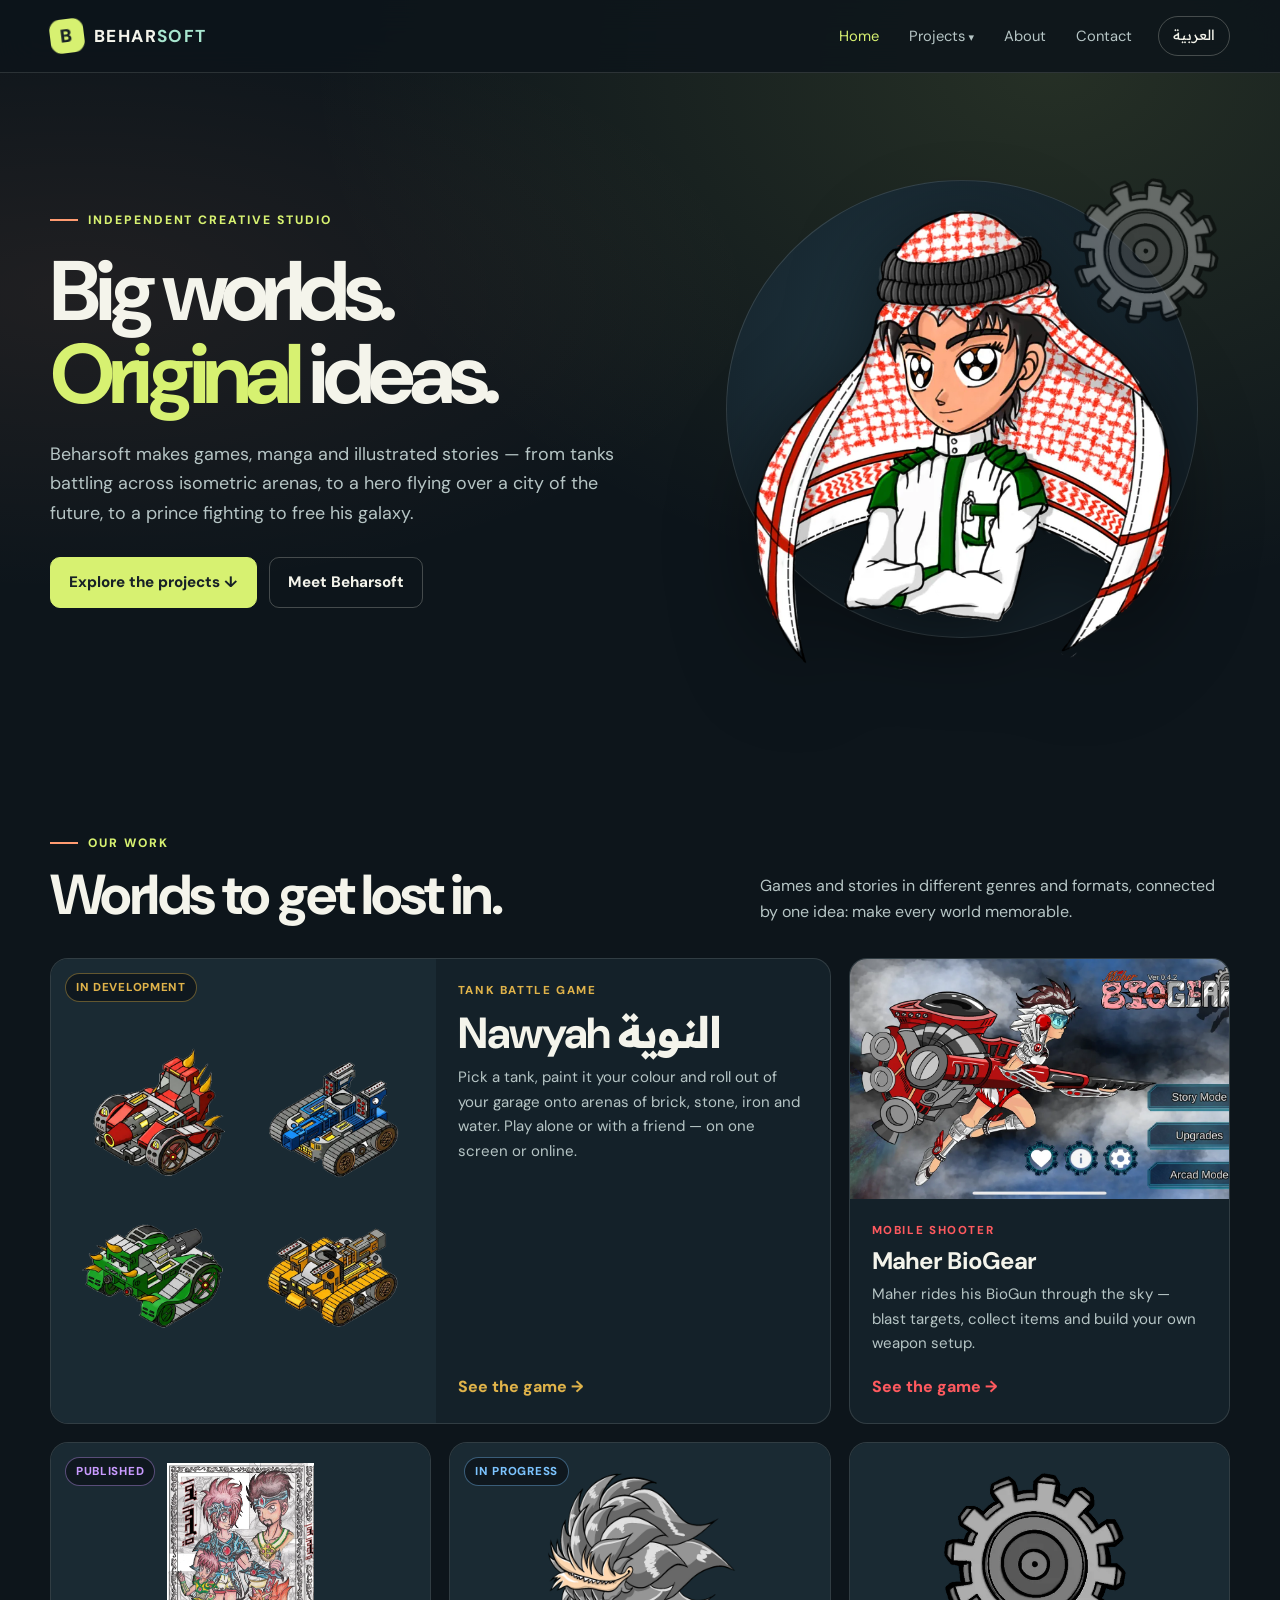
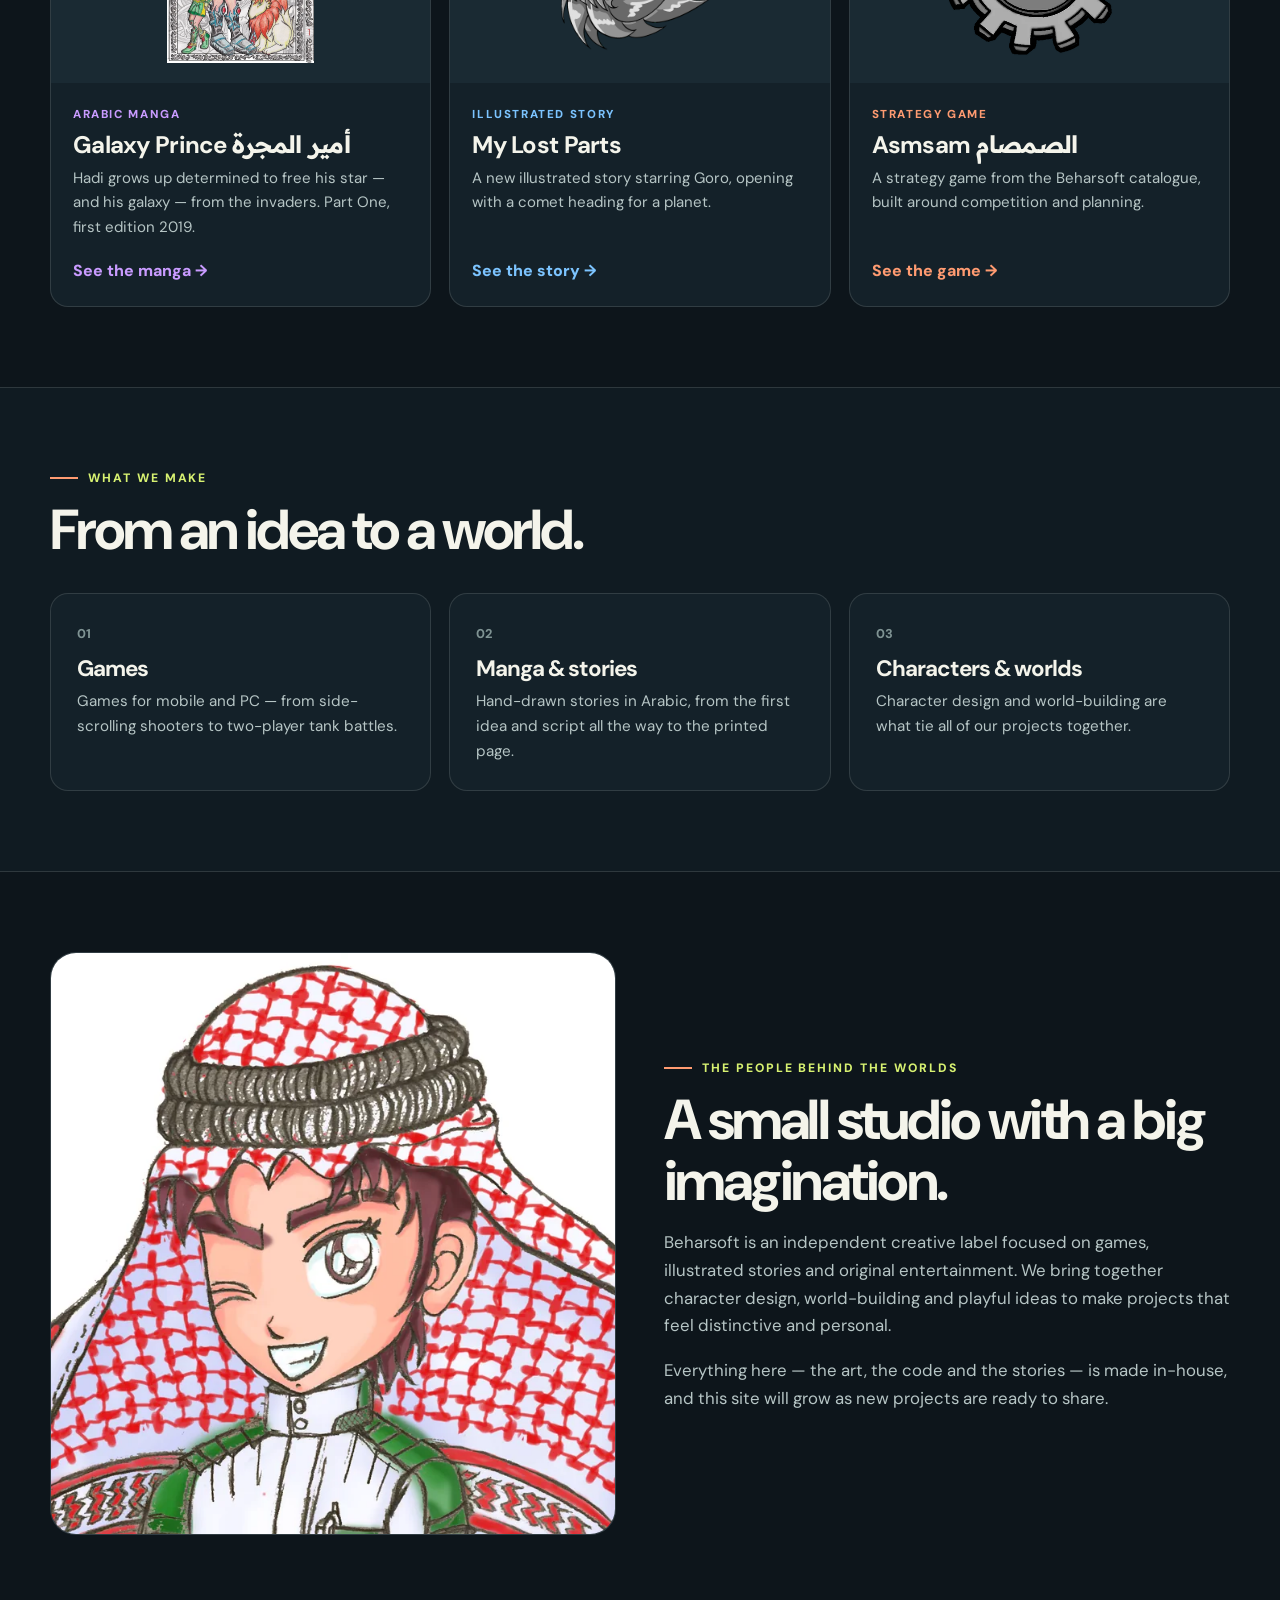
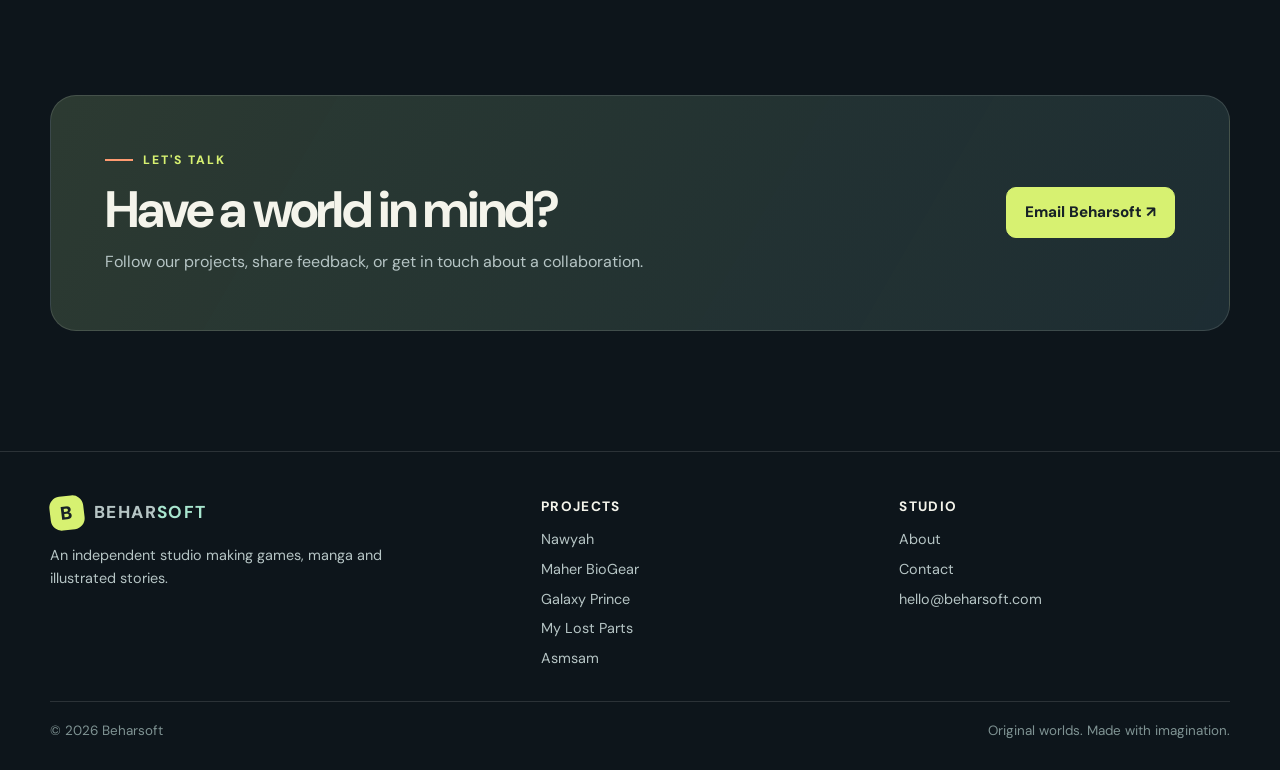
==== commit d5195052: "Split site into a home page and one page per project, add Nawyah - Shared theme (assets/css/theme.cs" ====
--- a/index.html
+++ b/index.html
@@ -1,32 +1,158 @@
 <!doctype html>
-<html lang="en">
+<html lang="en" data-title-ar="بحار سوفت — ألعاب وقصص وخيال">
 <head>
-<meta charset="utf-8"><meta name="viewport" content="width=device-width,initial-scale=1">
-<meta name="description" content="Beharsoft creates original games, illustrated stories, and imaginative entertainment. Discover BioGear and more.">
+<meta charset="utf-8">
+<meta name="viewport" content="width=device-width, initial-scale=1">
+<title>Beharsoft — Games, Stories & Imagination</title>
+<meta name="description" content="Beharsoft is an independent studio making original games, manga and illustrated stories — Nawyah, Maher BioGear, Galaxy Prince and more.">
 <meta name="theme-color" content="#0d151b">
-<title>Beharsoft — Games, Stories & Imagination</title>
+<link rel="canonical" href="https://www.beharsoft.com/">
+<meta property="og:type" content="website">
+<meta property="og:site_name" content="Beharsoft">
+<meta property="og:title" content="Beharsoft — Games, Stories & Imagination">
+<meta property="og:description" content="An independent studio making original games, manga and illustrated stories.">
+<meta property="og:url" content="https://www.beharsoft.com/">
+<meta property="og:image" content="https://www.beharsoft.com/assets/img/og/home.jpg">
+<meta name="twitter:card" content="summary_large_image">
+<link rel="icon" href="/assets/img/brand/favicon-32.png" sizes="32x32">
+<link rel="apple-touch-icon" href="/assets/img/brand/apple-touch-icon.png">
 <link rel="preconnect" href="https://fonts.googleapis.com"><link rel="preconnect" href="https://fonts.gstatic.com" crossorigin>
-<link href="https://fonts.googleapis.com/css2?family=DM+Sans:wght@400;500;600;700;800&family=Readex+Pro:wght@400;500;600;700&display=swap" rel="stylesheet">
-<style>
-:root{--bg:#0d151b;--surface:#142129;--ink:#f4f4eb;--muted:#b6c5c5;--mint:#a8e6cf;--lime:#d7f171;--orange:#ff9b71;--line:rgba(244,244,235,.14);--max:1180px}*{box-sizing:border-box}html{scroll-behavior:smooth;scroll-padding-top:90px}body{margin:0;background:var(--bg);color:var(--ink);font-family:"DM Sans",Arial,sans-serif;line-height:1.65}body:before{content:"";position:absolute;z-index:-1;inset:0 0 auto;height:760px;background:radial-gradient(ellipse at 80% 10%,rgba(168,230,207,.13),transparent 48%),radial-gradient(ellipse at 8% 35%,rgba(255,155,113,.1),transparent 38%);pointer-events:none}a{color:inherit}.wrap{width:min(var(--max),calc(100% - 44px));margin:auto}.topbar{position:sticky;top:0;z-index:10;background:rgba(13,21,27,.9);backdrop-filter:blur(18px);border-bottom:1px solid var(--line)}nav{min-height:76px;display:flex;align-items:center;justify-content:space-between;gap:22px}.brand{display:flex;align-items:center;gap:10px;text-decoration:none;font-size:1.12rem;font-weight:800;letter-spacing:.08em}.brand-mark{width:34px;height:34px;border-radius:11px;background:var(--lime);color:#172126;display:grid;place-items:center;font-weight:900;font-size:1.2rem;transform:rotate(-7deg)}.brand b{color:var(--mint)}.navlinks{display:flex;align-items:center;gap:26px}.navlinks a{text-decoration:none;color:var(--muted);font-size:.91rem}.navlinks a:hover{color:var(--lime)}.lang{border:1px solid var(--line);border-radius:99px;background:transparent;color:var(--ink);padding:8px 13px;font:inherit;cursor:pointer}.hero{display:grid;grid-template-columns:1.03fr .97fr;gap:52px;align-items:center;padding:82px 0 92px;min-height:590px}.kicker{display:flex;align-items:center;gap:10px;text-transform:uppercase;letter-spacing:.16em;color:var(--mint);font-size:.76rem;font-weight:800}.kicker:before{content:"";width:28px;height:2px;background:var(--orange)}.hero h1{font-size:clamp(3.4rem,6.8vw,6.4rem);letter-spacing:-.075em;line-height:.98;margin:20px 0 24px;max-width:650px}.hero h1 em{font-style:normal;color:var(--lime)}.lead{font-size:1.12rem;color:var(--muted);max-width:560px}.actions{display:flex;gap:12px;flex-wrap:wrap;margin-top:28px}.btn{display:inline-flex;align-items:center;justify-content:center;gap:9px;text-decoration:none;padding:12px 18px;border-radius:10px;font-weight:800;border:1px solid var(--line);transition:transform .18s}.btn:hover{transform:translateY(-2px)}.btn.primary{background:var(--lime);color:#172126;border-color:var(--lime)}.hero-art{position:relative;min-height:440px;border:1px solid var(--line);border-radius:28px;overflow:hidden;background:#18282f;box-shadow:0 24px 80px rgba(0,0,0,.2)}.hero-art .bg{position:absolute;width:100%;height:100%;inset:0;object-fit:cover;opacity:.48}.hero-overlay{position:absolute;inset:0;background:linear-gradient(180deg,rgba(13,21,27,.05),rgba(13,21,27,.85))}.hero-icon{position:absolute;left:50%;top:42%;transform:translate(-50%,-50%);width:min(56%,260px);aspect-ratio:1;border-radius:28%;object-fit:contain;filter:drop-shadow(0 18px 35px rgba(0,0,0,.45));border:1px solid rgba(255,255,255,.14)}.hero-stamp{position:absolute;left:24px;right:24px;bottom:22px;display:flex;justify-content:space-between;align-items:end;gap:14px}.hero-stamp strong{font-size:1.4rem;display:block}.hero-stamp span{font-size:.76rem;color:var(--muted);text-transform:uppercase;letter-spacing:.13em}.section{padding:76px 0}.section-head{display:flex;justify-content:space-between;align-items:end;gap:28px;margin-bottom:30px}.section h2,.about-copy h2{font-size:clamp(2.2rem,4.6vw,3.8rem);line-height:1.05;letter-spacing:-.06em;margin:12px 0 0}.section-head>p{max-width:480px;color:var(--muted);margin:0}.feature{display:grid;grid-template-columns:1fr 1fr;border:1px solid var(--line);border-radius:24px;overflow:hidden;background:var(--surface)}.feature-visual{position:relative;min-height:450px;background:#1b2c34;overflow:hidden}.feature-visual .bg{position:absolute;inset:0;width:100%;height:100%;object-fit:cover;opacity:.68}.feature-visual:after{content:"";position:absolute;inset:0;background:linear-gradient(0deg,rgba(13,21,27,.6),transparent 60%)}.feature-visual .icon{position:absolute;z-index:1;width:46%;max-height:72%;object-fit:contain;left:50%;top:48%;transform:translate(-50%,-50%);filter:drop-shadow(0 14px 28px rgba(0,0,0,.35))}.feature-label{position:absolute;z-index:2;bottom:20px;left:22px;font-size:.78rem;letter-spacing:.15em;text-transform:uppercase;font-weight:800;color:var(--lime)}.feature-copy{padding:clamp(28px,4vw,52px);display:flex;flex-direction:column;justify-content:center}.feature-copy h3{font-size:clamp(2.4rem,4vw,4rem);line-height:1;letter-spacing:-.07em;margin:12px 0 20px}.feature-copy p{color:var(--muted)}.chips{display:flex;flex-wrap:wrap;gap:8px;margin:10px 0 24px}.chip{border:1px solid var(--line);border-radius:99px;padding:6px 10px;font-size:.78rem;color:var(--muted)}.project-grid{display:grid;grid-template-columns:repeat(3,1fr);gap:18px}.project{min-width:0;display:flex;flex-direction:column;background:var(--surface);border:1px solid var(--line);border-radius:18px;overflow:hidden;transition:transform .2s,border-color .2s}.project:hover{transform:translateY(-4px);border-color:rgba(168,230,207,.5)}.project-image{height:240px;background:#1b2c34;overflow:hidden}.project-image img{width:100%;height:100%;object-fit:cover;display:block;transition:transform .3s}.project:hover .project-image img{transform:scale(1.035)}.project-image img.contain{object-fit:contain;padding:18px}.project-copy{padding:22px;display:flex;flex-direction:column;flex:1}.tag{font-size:.72rem;color:var(--mint);letter-spacing:.14em;text-transform:uppercase;font-weight:800}.project h3{font-size:1.45rem;line-height:1.2;letter-spacing:-.03em;margin:10px 0}.project p{font-size:.94rem;color:var(--muted);margin-bottom:18px}.text-link{margin-top:auto;color:var(--lime);font-weight:800;text-decoration:none;align-self:flex-start}.text-link:hover{text-decoration:underline}.gallery{display:grid;grid-template-columns:repeat(4,1fr);gap:12px}.shot{border:1px solid var(--line);background:var(--surface);padding:8px;border-radius:14px;overflow:hidden}.shot img{width:100%;height:260px;display:block;object-fit:cover;border-radius:8px}.shot figcaption{font-size:.8rem;color:var(--muted);padding:10px 4px 3px}.about-grid{display:grid;grid-template-columns:.85fr 1.15fr;gap:40px;align-items:center}.about-art{height:370px;background:var(--surface);border:1px solid var(--line);border-radius:22px;overflow:hidden}.about-art img{width:100%;height:100%;object-fit:contain;padding:16px}.about-copy p{font-size:1.05rem;color:var(--muted)}.arabic{font-family:"Readex Pro",Tahoma,sans-serif}.about-copy .arabic{direction:rtl;text-align:right;line-height:2}.contact{padding:clamp(28px,5vw,54px);border-radius:24px;border:1px solid var(--line);background:linear-gradient(120deg,rgba(168,230,207,.12),rgba(215,241,113,.07)),var(--surface);display:flex;justify-content:space-between;align-items:center;gap:28px}.contact h2{margin:12px 0}.contact p{color:var(--muted);margin-bottom:0;max-width:600px}.footer{padding:28px 0;border-top:1px solid var(--line);color:var(--muted);font-size:.88rem}.footer-inner{display:flex;justify-content:space-between;gap:15px;flex-wrap:wrap}.mobile-note{font-size:.82rem;color:var(--muted);margin-top:14px}.rtl-layout{direction:rtl}.rtl-layout .hero-stamp{left:auto;right:24px}.rtl-layout .feature-label{left:auto;right:22px}
-@media(max-width:850px){.hero{grid-template-columns:1fr;padding-top:60px;gap:34px}.hero-art{min-height:380px}.feature{grid-template-columns:1fr}.feature-visual{min-height:370px}.project-grid{grid-template-columns:1fr 1fr}.about-grid{grid-template-columns:1fr}.about-art{height:300px}.gallery{grid-template-columns:repeat(2,1fr)}.shot img{height:300px}.section-head{align-items:start;flex-direction:column}}
-@media(max-width:580px){.wrap{width:calc(100% - 28px)}nav{min-height:66px}.navlinks{gap:12px}.navlinks a{display:none}.hero{padding:52px 0 60px}.hero h1{font-size:3.55rem}.hero-art{min-height:320px}.section{padding:54px 0}.project-grid{grid-template-columns:1fr}.project-image{height:250px}.feature-visual{min-height:320px}.feature-copy{padding:25px}.gallery{gap:8px}.shot img{height:210px}.contact{align-items:flex-start;flex-direction:column}}
-</style>
+<link href="https://fonts.googleapis.com/css2?family=DM+Sans:wght@400;500;700;800&family=Readex+Pro:wght@400;500;600;700&display=swap" rel="stylesheet">
+<link rel="stylesheet" href="/assets/css/theme.css">
+<script>try{if((localStorage.getItem('lang')||(navigator.language||'').slice(0,2))==='ar'){document.documentElement.lang='ar';document.documentElement.dir='rtl'}}catch(e){}</script>
 </head>
-<body>
-<header class="topbar"><nav class="wrap" aria-label="Main navigation"><a class="brand" href="#home"><span class="brand-mark">B</span><span>BEHAR<b>SOFT</b></span></a><div class="navlinks"><a href="#games" data-en="Games" data-ar="الألعاب">Games</a><a href="#stories" data-en="Stories" data-ar="القصص">Stories</a><a href="#about" data-en="About" data-ar="من نحن">About</a><a href="#contact" data-en="Contact" data-ar="تواصل">Contact</a><button class="lang" id="langToggle" type="button">العربية</button></div></nav></header>
-<main>
-<section class="hero wrap" id="home"><div><div class="kicker" data-en="Independent creative studio" data-ar="استوديو إبداعي مستقل">Independent creative studio</div><h1 data-en="Big worlds.<br><em>Original</em> ideas." data-ar="عوالم واسعة.<br><em>أفكار</em> أصيلة.">Big worlds.<br><em>Original</em> ideas.</h1><p class="lead" data-en="We build games and illustrated stories that bring imagination to life—with a distinct creative voice and a love for worlds worth exploring." data-ar="نبتكر ألعاباً وقصصاً مصوّرة تنبض بالخيال، بهوية إبداعية خاصة وشغف ببناء عوالم تستحق الاكتشاف.">We build games and illustrated stories that bring imagination to life—with a distinct creative voice and a love for worlds worth exploring.</p><div class="actions"><a class="btn primary" href="#games" data-en="Explore our worlds ↘" data-ar="اكتشف عوالمنا ↙">Explore our worlds ↘</a><a class="btn" href="#about" data-en="Meet Beharsoft" data-ar="تعرّف على بحار سوفت">Meet Beharsoft</a></div></div><div class="hero-art"><img class="bg" src="/Image/biogear%20Main%20Them%20background.PNG" alt="" onerror="this.style.display='none'"><div class="hero-overlay"></div><img class="hero-icon" src="/Image/BioGear%20Big%20Icon.png" alt="BioGear game artwork"><div class="hero-stamp"><div><span data-en="Featured universe" data-ar="العالم المميز">Featured universe</span><strong>BioGear</strong></div><span>01 / Original IP</span></div></div></section>
-<section class="section wrap" id="games"><div class="section-head"><div><div class="kicker" data-en="Play something different" data-ar="جرّب شيئاً مختلفاً">Play something different</div><h2 data-en="Worlds to get lost in." data-ar="عوالم تستحق أن تعيشها.">Worlds to get lost in.</h2></div><p data-en="Our projects explore different genres and formats, connected by one idea: make every world memorable." data-ar="تستكشف مشاريعنا أنواعاً وتجارب مختلفة، يجمعها هدف واحد: أن نمنح كل عالم طابعه الذي لا يُنسى.">Our projects explore different genres and formats, connected by one idea: make every world memorable.</p></div>
-<article class="feature"><div class="feature-visual"><img class="bg" src="/Image/Biogear%20City%20Background.png" alt="BioGear city setting"><img class="icon" src="/Image/BioGears%20Icon.png" alt="BioGear emblem"><span class="feature-label">Featured game · BioGear</span></div><div class="feature-copy"><div class="kicker" data-en="Explore • Collect • Upgrade" data-ar="استكشف • اجمع • طوّر">Explore • Collect • Upgrade</div><h3>BioGear <span class="arabic" lang="ar">بايوجير</span></h3><p data-en="Enter a world where biology and machinery meet. Explore its characters and story, discover collectible items, learn about the parts that power your gear, and improve your setup as you progress." data-ar="ادخل عالماً يلتقي فيه علم الأحياء بالآلات. اكتشف الشخصيات والقصة، واجمع العناصر، وتعرّف على الأجزاء التي تشغّل معداتك وطوّر تجهيزاتك مع التقدم.">Enter a world where biology and machinery meet. Explore its characters and story, discover collectible items, learn about the parts that power your gear, and improve your setup as you progress.</p><div class="chips"><span class="chip" data-en="Story & characters" data-ar="قصة وشخصيات">Story & characters</span><span class="chip" data-en="Collectibles" data-ar="عناصر قابلة للجمع">Collectibles</span><span class="chip" data-en="Upgrades" data-ar="تطويرات">Upgrades</span><span class="chip" data-en="Mobile game artwork" data-ar="رسوم لعبة جوال">Mobile game artwork</span></div><a class="btn primary" href="#biogear-gallery" data-en="Discover BioGear ↓" data-ar="اكتشف بايوجير ↓">Discover BioGear ↓</a></div></article>
-<div style="height:22px"></div><div class="project-grid" id="stories">
-<article class="project"><div class="project-image"><img class="contain" src="/Image/managa%20main%20Front%20Cover.png" alt="My Lost Parts manga cover" loading="lazy"></div><div class="project-copy"><span class="tag" data-en="Manga & illustrated stories" data-ar="مانجا وقصص مصوّرة">Manga & illustrated stories</span><h3>My Lost Parts</h3><p data-en="An illustrated story project represented by manga pages, character art, and a dedicated story world." data-ar="مشروع قصصي مصوّر يضم صفحات مانجا ورسومات شخصيات وعالماً قصصياً خاصاً به.">An illustrated story project represented by manga pages, character art, and a dedicated story world.</p><a class="text-link" href="/Image/managa%20main%20Front%20Cover.png" target="_blank" rel="noopener" data-en="View cover ↗" data-ar="شاهد الغلاف ↗">View cover ↗</a></div></article>
-<article class="project"><div class="project-image"><img src="/Image/New%20stuff%201.png" alt="Asmsam game artwork" loading="lazy" onerror="this.onerror=null;this.src='/Image/gear.png'"></div><div class="project-copy"><span class="tag" data-en="Strategy & games" data-ar="استراتيجية وألعاب">Strategy & games</span><h3>Asmsam <span class="arabic" lang="ar">الصمصام</span></h3><p data-en="A strategy-game project from the Beharsoft catalogue, built around competition, planning, and a world of its own." data-ar="مشروع لعبة استراتيجية من أعمال بحار سوفت، يتمحور حول التنافس والتخطيط وعالم خاص به.">A strategy-game project from the Beharsoft catalogue, built around competition, planning, and a world of its own.</p><a class="text-link" href="https://asmsamgame.wixsite.com/index" target="_blank" rel="noopener" data-en="Visit the legacy site ↗" data-ar="زيارة الموقع السابق ↗">Visit the legacy site ↗</a></div></article>
-<article class="project"><div class="project-image"><img class="contain" src="/Image/Beharsoft%20Guy.png" alt="Beharsoft illustrated mascot" loading="lazy"></div><div class="project-copy"><span class="tag" data-en="Creative universe" data-ar="عالم إبداعي">Creative universe</span><h3>More stories to come</h3><p data-en="Characters, concepts, and experiments are part of the journey. This site will grow as new projects are ready to share." data-ar="الشخصيات والأفكار والتجارب جزء من الرحلة. سيتوسع الموقع مع جاهزية مشاريع جديدة للمشاركة.">Characters, concepts, and experiments are part of the journey. This site will grow as new projects are ready to share.</p><a class="text-link" href="#contact" data-en="Stay in touch ↗" data-ar="ابقَ على تواصل ↗">Stay in touch ↗</a></div></article></div></section>
-<section class="section wrap" id="biogear-gallery"><div class="section-head"><div><div class="kicker" data-en="A closer look" data-ar="نظرة أقرب">A closer look</div><h2 data-en="Inside BioGear." data-ar="داخل عالم بايوجير.">Inside BioGear.</h2></div><p data-en="A glimpse at the game's visual world, characters, story panels, and interface concepts from the existing art collection." data-ar="لمحات من العالم البصري للعبة وشخصياتها ولوحات قصتها وأفكار واجهتها، من مجموعة الرسوم الحالية.">A glimpse at the game's visual world, characters, story panels, and interface concepts from the existing art collection.</p></div><div class="gallery">
-<figure class="shot"><img src="/Image/biogear%20character%20Mahar%20Full.PNG" alt="BioGear character Mahar" loading="lazy"><figcaption data-en="Character artwork" data-ar="رسوم الشخصيات">Character artwork</figcaption></figure><figure class="shot"><img src="/Image/biogear%20Dr.%20Karim.PNG" alt="BioGear Dr. Karim" loading="lazy"><figcaption data-en="Dr. Karim" data-ar="الدكتور كريم">Dr. Karim</figcaption></figure><figure class="shot"><img src="/Image/biogear%20Dr.%20Samy.png" alt="BioGear Dr. Samy" loading="lazy"><figcaption data-en="Dr. Samy" data-ar="الدكتور سامي">Dr. Samy</figcaption></figure><figure class="shot"><img src="/Image/biogear%20item%20to%20collect.PNG" alt="BioGear collectible item" loading="lazy"><figcaption data-en="Collectible item" data-ar="عنصر قابل للجمع">Collectible item</figcaption></figure><figure class="shot"><img src="/Image/biogear%20story%201.PNG" alt="BioGear story panel" loading="lazy"><figcaption data-en="Story panel" data-ar="لوحة من القصة">Story panel</figcaption></figure><figure class="shot"><img src="/Image/biogear%20story%203.PNG" alt="BioGear story panel" loading="lazy"><figcaption data-en="Story panel" data-ar="لوحة من القصة">Story panel</figcaption></figure><figure class="shot"><img src="/Image/Biogear%20part%20descprtion%20with%20no%20text.PNG" alt="BioGear parts guide artwork" loading="lazy"><figcaption data-en="Parts & equipment" data-ar="الأجزاء والمعدات">Parts & equipment</figcaption></figure><figure class="shot"><img src="/Image/Biogear%20iphone%20Screenshoots/Upgrade.png" alt="BioGear upgrade screen concept" loading="lazy"><figcaption data-en="Upgrade interface" data-ar="واجهة التطوير">Upgrade interface</figcaption></figure></div><p class="mobile-note" data-en="Artwork is presented from the existing Beharsoft image archive." data-ar="عُرضت الرسوم من أرشيف الصور الحالي لبحار سوفت.">Artwork is presented from the existing Beharsoft image archive.</p></section>
-<section class="section wrap" id="about"><div class="about-grid"><div class="about-art"><img src="/Image/Beharsoft%20guy%20full.PNG" alt="Beharsoft illustrated character" loading="lazy"></div><div class="about-copy"><div class="kicker" data-en="The people behind the worlds" data-ar="من يقف خلف هذه العوالم">The people behind the worlds</div><h2 data-en="A small studio with a big imagination." data-ar="استوديو صغير بخيال واسع.">A small studio with a big imagination.</h2><p data-en="Beharsoft is an independent creative label focused on games, illustrated stories, and original entertainment. We bring together character design, world-building, and playful ideas to make projects that feel distinctive and personal." data-ar="بحار سوفت علامة إبداعية مستقلة تهتم بالألعاب والقصص المصوّرة والترفيه الأصلي. نجمع تصميم الشخصيات وبناء العوالم والأفكار الممتعة لصناعة مشاريع لها هويتها الخاصة.">Beharsoft is an independent creative label focused on games, illustrated stories, and original entertainment. We bring together character design, world-building, and playful ideas to make projects that feel distinctive and personal.</p><p class="arabic" lang="ar" dir="rtl">بحار سوفت علامة إبداعية مستقلة تهتم بالألعاب والقصص المصوّرة والترفيه الأصلي. نجمع تصميم الشخصيات وبناء العوالم والأفكار الممتعة لصناعة مشاريع لها هويتها الخاصة.</p></div></div></section>
-<section class="section wrap" id="contact"><div class="contact"><div><div class="kicker" data-en="Let's talk" data-ar="لنتواصل">Let's talk</div><h2 data-en="Have a world in mind?" data-ar="هل لديك عالم في بالك؟">Have a world in mind?</h2><p data-en="Follow our projects, share feedback, or get in touch about a collaboration." data-ar="تابع مشاريعنا، وشاركنا رأيك، أو تواصل معنا بشأن التعاون.">Follow our projects, share feedback, or get in touch about a collaboration.</p></div><a class="btn primary" href="mailto:hello@beharsoft.com?subject=Hello%20Beharsoft" data-en="Contact Beharsoft ↗" data-ar="تواصل مع بحار سوفت ↗">Contact Beharsoft ↗</a></div></section>
-</main><footer class="footer"><div class="wrap footer-inner"><span>© <span id="year"></span> Beharsoft</span><span data-en="Original worlds. Made with imagination." data-ar="عوالم أصيلة، صُنعت بالخيال.">Original worlds. Made with imagination.</span><a href="#home" data-en="Back to top ↑" data-ar="إلى الأعلى ↑">Back to top ↑</a></div></footer>
-<script>const toggle=document.getElementById('langToggle');let lang='en';function setLanguage(next){lang=next;document.documentElement.lang=next;document.documentElement.dir=next==='ar'?'rtl':'ltr';document.querySelectorAll('[data-en][data-ar]').forEach(el=>el.innerHTML=el.dataset[next]);toggle.textContent=next==='en'?'العربية':'English';document.querySelector('.navlinks').style.flexDirection=next==='ar'?'row-reverse':'row';document.querySelector('nav').style.flexDirection=next==='ar'?'row-reverse':'row';document.querySelectorAll('.hero,.section-head,.feature,.about-grid,.contact,.footer-inner').forEach(el=>el.classList.toggle('rtl-layout',next==='ar'))}toggle.addEventListener('click',()=>setLanguage(lang==='en'?'ar':'en'));document.getElementById('year').textContent=new Date().getFullYear();</script>
-</body></html>
+<body data-page="home">
+<div data-site-header></div>
+
+<main id="main">
+  <!-- Hero -->
+  <section class="hero wrap">
+    <div>
+      <div class="kicker" data-ar="استوديو إبداعي مستقل">Independent creative studio</div>
+      <h1 data-ar="عوالم واسعة.<br><em>أفكار</em> أصيلة.">Big worlds.<br><em>Original</em> ideas.</h1>
+      <p class="lead" data-ar="بحار سوفت تصنع الألعاب والمانجا والقصص المصوّرة — من دبابات تتقاتل في ساحات متساوية القياس، إلى بطل يطير فوق مدينة المستقبل، إلى أمير يحرر مجرته.">Beharsoft makes games, manga and illustrated stories — from tanks battling across isometric arenas, to a hero flying over a city of the future, to a prince fighting to free his galaxy.</p>
+      <div class="actions">
+        <a class="btn primary" href="#projects" data-ar="اكتشف المشاريع ↓">Explore the projects ↓</a>
+        <a class="btn" href="#about" data-ar="تعرّف على بحار سوفت">Meet Beharsoft</a>
+      </div>
+    </div>
+    <div class="hero-art" aria-hidden="true">
+      <div class="disc"></div>
+      <img class="gear" src="/assets/img/brand/gear.webp" alt="">
+      <img class="mascot" src="/assets/img/brand/mascot-full.webp" alt="" width="700" height="746">
+    </div>
+  </section>
+
+  <!-- Projects -->
+  <section class="section wrap" id="projects">
+    <div class="section-head">
+      <div>
+        <div class="kicker" data-ar="أعمالنا">Our work</div>
+        <h2 data-ar="عوالم تستحق أن تعيشها.">Worlds to get lost in.</h2>
+      </div>
+      <p data-ar="ألعاب وقصص بأنواع وأشكال مختلفة، يجمعها هدف واحد: أن يكون لكل عالم طابعه الذي لا يُنسى.">Games and stories in different genres and formats, connected by one idea: make every world memorable.</p>
+    </div>
+
+    <div class="project-grid">
+      <a class="project-card card-nawyah featured" href="/nawyah/">
+        <div class="media"><img class="contain" src="/assets/img/nawyah/tanks-four.webp" alt="The four Nawyah player tanks in red, blue, green and yellow" data-ar-alt="دبابات اللاعبين الأربع في لعبة النوية" width="1000" height="916"></div>
+        <div class="body">
+          <span class="status" data-ar="قيد التطوير">In development</span>
+          <span class="tag" data-ar="لعبة معارك دبابات">Tank battle game</span>
+          <h3>Nawyah <span class="arabic">النوية</span></h3>
+          <p data-ar="اختر دبابتك ولوّنها بلونك، ثم اخرج من المرآب إلى ساحات من الطوب والحجر والحديد والماء. العب وحدك أو مع صديق على نفس الشاشة أو عبر الإنترنت.">Pick a tank, paint it your colour and roll out of your garage onto arenas of brick, stone, iron and water. Play alone or with a friend — on one screen or online.</p>
+          <span class="more" data-ar="صفحة اللعبة ←">See the game →</span>
+        </div>
+      </a>
+
+      <a class="project-card card-biogear" href="/biogear/">
+        <div class="media"><img src="/assets/img/biogear/main-menu.webp" alt="Maher BioGear main menu" data-ar-alt="القائمة الرئيسية للعبة ماهر بايوجير" loading="lazy" width="1600" height="738"></div>
+        <div class="body">
+          <span class="tag" data-ar="لعبة جوال">Mobile shooter</span>
+          <h3>Maher BioGear</h3>
+          <p data-ar="ماهر يحلّق بسلاحه الحيوي، يدمّر الأهداف ويجمع العناصر ويطوّر أسلحته.">Maher rides his BioGun through the sky — blast targets, collect items and build your own weapon setup.</p>
+          <span class="more" data-ar="صفحة اللعبة ←">See the game →</span>
+        </div>
+      </a>
+
+      <a class="project-card card-galaxy-prince" href="/galaxy-prince/">
+        <div class="media"><img class="contain" src="/assets/img/galaxy-prince/cover.webp" alt="Galaxy Prince manga front cover" data-ar-alt="غلاف مانجا أمير المجرة" loading="lazy" width="586" height="800"></div>
+        <div class="body">
+          <span class="status" data-ar="منشورة">Published</span>
+          <span class="tag" data-ar="مانجا عربية">Arabic manga</span>
+          <h3>Galaxy Prince <span class="arabic">أمير المجرة</span></h3>
+          <p data-ar="هادي يكبر ليحرر نجمه ومجرته من الغزاة. الجزء الأول، الطبعة الأولى 2019.">Hadi grows up determined to free his star — and his galaxy — from the invaders. Part One, first edition 2019.</p>
+          <span class="more" data-ar="صفحة المانجا ←">See the manga →</span>
+        </div>
+      </a>
+
+      <a class="project-card card-my-lost-parts" href="/my-lost-parts/">
+        <div class="media"><img class="contain" src="/assets/img/my-lost-parts/goro.webp" alt="Goro, main character of My Lost Parts" data-ar-alt="غورو، الشخصية الرئيسية في أجزائي المفقودة" loading="lazy" width="1000" height="1000"></div>
+        <div class="body">
+          <span class="status" data-ar="قيد العمل">In progress</span>
+          <span class="tag" data-ar="قصة مصوّرة">Illustrated story</span>
+          <h3>My Lost Parts</h3>
+          <p data-ar="قصة مصوّرة جديدة بطلها غورو، تبدأ بنيزك يتجه نحو كوكب.">A new illustrated story starring Goro, opening with a comet heading for a planet.</p>
+          <span class="more" data-ar="صفحة القصة ←">See the story →</span>
+        </div>
+      </a>
+
+      <a class="project-card card-asmsam" href="/asmsam/">
+        <div class="media"><img class="contain" src="/assets/img/brand/gear.webp" alt="" loading="lazy" width="400" height="398"></div>
+        <div class="body">
+          <span class="tag" data-ar="لعبة استراتيجية">Strategy game</span>
+          <h3>Asmsam <span class="arabic">الصمصام</span></h3>
+          <p data-ar="لعبة استراتيجية من أعمال بحار سوفت، تقوم على التنافس والتخطيط.">A strategy game from the Beharsoft catalogue, built around competition and planning.</p>
+          <span class="more" data-ar="صفحة اللعبة ←">See the game →</span>
+        </div>
+      </a>
+    </div>
+  </section>
+
+  <!-- What we make -->
+  <section class="section band">
+    <div class="wrap">
+      <div class="section-head">
+        <div>
+          <div class="kicker" data-ar="ماذا نصنع">What we make</div>
+          <h2 data-ar="من الفكرة إلى العالم.">From an idea to a world.</h2>
+        </div>
+      </div>
+      <div class="pillars">
+        <div class="pillar"><span class="num">01</span><h3 data-ar="ألعاب">Games</h3><p data-ar="ألعاب للجوال والحاسب — من ألعاب الإطلاق الجانبية إلى معارك الدبابات للاعبَين.">Games for mobile and PC — from side-scrolling shooters to two-player tank battles.</p></div>
+        <div class="pillar"><span class="num">02</span><h3 data-ar="مانجا وقصص مصوّرة">Manga & stories</h3><p data-ar="قصص مرسومة يدوياً باللغة العربية، من الفكرة والسيناريو حتى الصفحة المطبوعة.">Hand-drawn stories in Arabic, from the first idea and script all the way to the printed page.</p></div>
+        <div class="pillar"><span class="num">03</span><h3 data-ar="شخصيات وعوالم">Characters & worlds</h3><p data-ar="تصميم الشخصيات وبناء العوالم هو ما يربط كل مشاريعنا ببعضها.">Character design and world-building are what tie all of our projects together.</p></div>
+      </div>
+    </div>
+  </section>
+
+  <!-- About -->
+  <section class="section wrap" id="about">
+    <div class="split">
+      <div class="art cover"><img src="/assets/img/brand/mascot.webp" alt="The Beharsoft mascot" data-ar-alt="شخصية بحار سوفت" loading="lazy" width="700" height="721"></div>
+      <div class="prose">
+        <div class="kicker" data-ar="من يقف خلف هذه العوالم">The people behind the worlds</div>
+        <h2 style="margin-top:12px" data-ar="استوديو صغير بخيال واسع.">A small studio with a big imagination.</h2>
+        <p data-ar="بحار سوفت علامة إبداعية مستقلة تهتم بالألعاب والقصص المصوّرة والترفيه الأصلي. نجمع تصميم الشخصيات وبناء العوالم والأفكار الممتعة لصناعة مشاريع لها هويتها الخاصة.">Beharsoft is an independent creative label focused on games, illustrated stories and original entertainment. We bring together character design, world-building and playful ideas to make projects that feel distinctive and personal.</p>
+        <p data-ar="كل شيء هنا — من الرسوم إلى البرمجة إلى القصص — نصنعه بأنفسنا، وسيكبر الموقع مع كل مشروع جديد.">Everything here — the art, the code and the stories — is made in-house, and this site will grow as new projects are ready to share.</p>
+      </div>
+    </div>
+  </section>
+
+  <!-- Contact -->
+  <section class="section wrap" id="contact">
+    <div class="cta">
+      <div>
+        <div class="kicker" data-ar="لنتواصل">Let's talk</div>
+        <h2 data-ar="هل لديك عالم في بالك؟">Have a world in mind?</h2>
+        <p data-ar="تابع مشاريعنا، أو شاركنا رأيك، أو تواصل معنا بشأن التعاون.">Follow our projects, share feedback, or get in touch about a collaboration.</p>
+      </div>
+      <a class="btn primary" href="mailto:hello@beharsoft.com?subject=Hello%20Beharsoft" data-ar="راسل بحار سوفت ↗">Email Beharsoft ↗</a>
+    </div>
+  </section>
+</main>
+
+<div data-site-footer></div>
+<script src="/assets/js/site.js"></script>
+</body>
+</html>
--- a/assets/css/theme.css
+++ b/assets/css/theme.css
@@ -0,0 +1,327 @@
+/* ==========================================================================
+   Beharsoft — shared site theme
+   Every page loads this file. Per-page colour comes from --accent, set with a
+   class on <body> (see "Project accents" below).
+   Uses logical properties (inline-start/end) so Arabic (dir="rtl") just works.
+   ========================================================================== */
+
+:root {
+  --bg: #0d151b;
+  --bg-2: #101b22;
+  --surface: #142129;
+  --surface-2: #1a2a33;
+  --ink: #f4f4eb;
+  --muted: #b6c5c5;
+  --faint: #7f9393;
+  --mint: #a8e6cf;
+  --lime: #d7f171;
+  --orange: #ff9b71;
+  --line: rgba(244, 244, 235, .13);
+  --line-strong: rgba(244, 244, 235, .24);
+
+  --accent: var(--lime);        /* overridden per project */
+  --accent-ink: #172126;        /* text colour on top of --accent */
+  --accent-soft: rgba(215, 241, 113, .12);
+
+  --radius-sm: 10px;
+  --radius: 18px;
+  --radius-lg: 26px;
+  --max: 1180px;
+  --shadow: 0 24px 70px rgba(0, 0, 0, .28);
+
+  --font: "DM Sans", system-ui, -apple-system, "Segoe UI", Arial, sans-serif;
+  --font-ar: "Readex Pro", Tahoma, "Segoe UI", sans-serif;
+}
+
+/* Project accents ---------------------------------------------------------- */
+.theme-nawyah        { --accent: #e0b34a; --accent-soft: rgba(224, 179, 74, .13); }
+.theme-biogear       { --accent: #ff5a5f; --accent-ink: #fff; --accent-soft: rgba(255, 90, 95, .13); }
+.theme-galaxy-prince { --accent: #c99bff; --accent-soft: rgba(201, 155, 255, .13); }
+.theme-my-lost-parts { --accent: #7cc4ff; --accent-soft: rgba(124, 196, 255, .13); }
+.theme-asmsam        { --accent: var(--orange); --accent-soft: rgba(255, 155, 113, .13); }
+
+/* Base --------------------------------------------------------------------- */
+*, *::before, *::after { box-sizing: border-box; }
+html { scroll-behavior: smooth; scroll-padding-top: 90px; -webkit-text-size-adjust: 100%; }
+body {
+  margin: 0; background: var(--bg); color: var(--ink);
+  font-family: var(--font); line-height: 1.65; font-size: 1rem;
+  overflow-x: hidden;
+}
+html[lang="ar"] body, .arabic { font-family: var(--font-ar); }
+html[lang="ar"] body { line-height: 1.9; }
+body::before {
+  content: ""; position: absolute; z-index: -1; inset: 0 0 auto; height: 820px; pointer-events: none;
+  background:
+    radial-gradient(ellipse at 82% 8%, var(--accent-soft), transparent 50%),
+    radial-gradient(ellipse at 6% 36%, rgba(255, 155, 113, .08), transparent 40%);
+}
+img { max-width: 100%; display: block; }
+a { color: inherit; }
+:focus-visible { outline: 2px solid var(--accent); outline-offset: 3px; border-radius: 6px; }
+h1, h2, h3 { line-height: 1.08; letter-spacing: -.045em; margin: 0; }
+html[lang="ar"] h1, html[lang="ar"] h2, html[lang="ar"] h3 { letter-spacing: 0; line-height: 1.3; }
+p { margin: 0 0 1em; }
+.wrap { width: min(var(--max), calc(100% - 44px)); margin-inline: auto; }
+.muted { color: var(--muted); }
+.skip-link { position: absolute; inset-inline-start: 12px; top: -60px; background: var(--accent); color: var(--accent-ink); padding: 8px 14px; border-radius: 8px; z-index: 50; font-weight: 700; }
+.skip-link:focus { top: 12px; }
+
+/* Header ------------------------------------------------------------------- */
+.topbar {
+  position: sticky; top: 0; z-index: 20;
+  background: rgba(13, 21, 27, .88); backdrop-filter: blur(18px); -webkit-backdrop-filter: blur(18px);
+  border-bottom: 1px solid var(--line);
+}
+.nav { min-height: 72px; display: flex; align-items: center; justify-content: space-between; gap: 20px; }
+.brand { display: flex; align-items: center; gap: 10px; text-decoration: none; font-size: 1.08rem; font-weight: 800; letter-spacing: .08em; font-family: var(--font); }
+.brand-mark { width: 34px; height: 34px; border-radius: 11px; background: var(--lime); color: #172126; display: grid; place-items: center; font-weight: 900; font-size: 1.15rem; transform: rotate(-7deg); }
+.brand b { color: var(--mint); }
+.navlinks { display: flex; align-items: center; gap: 6px; }
+.navlinks a { text-decoration: none; color: var(--muted); font-size: .92rem; padding: 8px 12px; border-radius: 8px; }
+.navlinks a:hover { color: var(--ink); background: rgba(255, 255, 255, .05); }
+.navlinks a[aria-current="page"] { color: var(--accent); }
+.lang-btn, .menu-btn {
+  border: 1px solid var(--line-strong); border-radius: 99px; background: transparent; color: var(--ink);
+  padding: 7px 14px; font: inherit; font-size: .88rem; cursor: pointer;
+}
+.lang-btn { margin-inline-start: 8px; font-family: var(--font-ar); }
+html[lang="ar"] .lang-btn { font-family: var(--font); }
+.lang-btn:hover, .menu-btn:hover { border-color: var(--accent); }
+.menu-btn { display: none; }
+
+/* Dropdown for projects in the nav */
+.nav-projects { position: relative; }
+.nav-projects > button {
+  background: none; border: 0; color: var(--muted); font: inherit; font-size: .92rem; padding: 8px 12px; border-radius: 8px; cursor: pointer;
+}
+.nav-projects > button:hover, .nav-projects.open > button { color: var(--ink); background: rgba(255, 255, 255, .05); }
+.nav-projects > button::after { content: " ▾"; font-size: .75em; }
+.nav-menu {
+  position: absolute; inset-inline-start: 0; top: calc(100% + 8px); min-width: 250px; padding: 8px;
+  background: var(--surface); border: 1px solid var(--line-strong); border-radius: 14px; box-shadow: var(--shadow);
+  display: none;
+}
+.nav-projects.open .nav-menu { display: grid; }
+.nav-menu a { display: flex; justify-content: space-between; gap: 12px; color: var(--ink); }
+.nav-menu a span { color: var(--faint); font-size: .78rem; }
+
+/* Buttons, tags, kicker ---------------------------------------------------- */
+.kicker { display: flex; align-items: center; gap: 10px; text-transform: uppercase; letter-spacing: .16em; color: var(--accent); font-size: .76rem; font-weight: 800; }
+html[lang="ar"] .kicker { letter-spacing: 0; font-size: .9rem; }
+.kicker::before { content: ""; width: 28px; height: 2px; background: var(--orange); flex: none; }
+.btn {
+  display: inline-flex; align-items: center; justify-content: center; gap: 9px; text-decoration: none;
+  padding: 12px 18px; border-radius: var(--radius-sm); font-weight: 800; border: 1px solid var(--line-strong);
+  transition: transform .18s, background .18s, border-color .18s; background: transparent; color: var(--ink); font-size: .95rem;
+}
+.btn:hover { transform: translateY(-2px); border-color: var(--accent); }
+.btn.primary { background: var(--accent); color: var(--accent-ink); border-color: var(--accent); }
+.actions { display: flex; gap: 12px; flex-wrap: wrap; margin-top: 28px; }
+.tag { display: inline-flex; align-items: center; gap: 6px; font-size: .72rem; color: var(--accent); letter-spacing: .14em; text-transform: uppercase; font-weight: 800; }
+html[lang="ar"] .tag { letter-spacing: 0; font-size: .82rem; }
+.status { display: inline-block; padding: 4px 10px; border-radius: 99px; font-size: .72rem; font-weight: 800; letter-spacing: .06em; text-transform: uppercase; background: var(--accent-soft); color: var(--accent); border: 1px solid color-mix(in srgb, var(--accent) 35%, transparent); }
+html[lang="ar"] .status { letter-spacing: 0; text-transform: none; font-size: .8rem; }
+.chips { display: flex; flex-wrap: wrap; gap: 8px; margin: 12px 0 0; padding: 0; list-style: none; }
+.chips li { border: 1px solid var(--line); border-radius: 99px; padding: 6px 11px; font-size: .8rem; color: var(--muted); }
+
+/* Sections ----------------------------------------------------------------- */
+.section { padding: 80px 0; }
+.section.tight { padding: 48px 0; }
+.section-head { display: flex; justify-content: space-between; align-items: end; gap: 28px; margin-bottom: 32px; }
+.section-head > p { max-width: 470px; color: var(--muted); margin: 0; }
+.section h2 { font-size: clamp(2.1rem, 4.4vw, 3.6rem); margin-top: 12px; }
+.lead { font-size: 1.12rem; color: var(--muted); max-width: 580px; }
+.band { background: var(--bg-2); border-block: 1px solid var(--line); }
+
+/* Home hero ---------------------------------------------------------------- */
+.hero { display: grid; grid-template-columns: 1.05fr .95fr; gap: 52px; align-items: center; padding: 76px 0 84px; min-height: 580px; }
+.hero h1 { font-size: clamp(3.2rem, 6.6vw, 6.2rem); letter-spacing: -.075em; line-height: .98; margin: 20px 0 24px; max-width: 650px; }
+html[lang="ar"] .hero h1 { letter-spacing: 0; line-height: 1.2; }
+.hero h1 em { font-style: normal; color: var(--accent); }
+.hero-art { position: relative; aspect-ratio: 1 / 1; max-height: 520px; justify-self: center; width: 100%; }
+.hero-art .disc { position: absolute; inset: 6%; border-radius: 50%; background: radial-gradient(circle at 40% 35%, #1f3540, #142129 65%); border: 1px solid var(--line); }
+.hero-art .gear { position: absolute; width: 30%; inset-inline-end: 0; top: 4%; opacity: .5; animation: spin 40s linear infinite; }
+.hero-art .mascot { position: absolute; inset: 10% 8% 0; width: 84%; height: 90%; object-fit: contain; filter: drop-shadow(0 20px 40px rgba(0, 0, 0, .5)); }
+@keyframes spin { to { transform: rotate(360deg); } }
+@media (prefers-reduced-motion: reduce) { .hero-art .gear { animation: none; } html { scroll-behavior: auto; } }
+
+/* Pillars ("what we make") */
+.pillars { display: grid; grid-template-columns: repeat(3, 1fr); gap: 18px; }
+.pillar { padding: 26px; border-radius: var(--radius); background: var(--surface); border: 1px solid var(--line); }
+.pillar .num { font-size: .8rem; color: var(--faint); font-weight: 800; }
+.pillar h3 { font-size: 1.4rem; margin: 10px 0 8px; }
+.pillar p { color: var(--muted); margin: 0; font-size: .95rem; }
+
+/* Project cards ------------------------------------------------------------ */
+.project-grid { display: grid; grid-template-columns: repeat(3, 1fr); gap: 18px; }
+.project-card {
+  --card-accent: var(--accent);
+  position: relative; display: flex; flex-direction: column; min-width: 0; text-decoration: none;
+  background: var(--surface); border: 1px solid var(--line); border-radius: var(--radius); overflow: hidden;
+  transition: transform .2s, border-color .2s;
+}
+.project-card:hover { transform: translateY(-4px); border-color: color-mix(in srgb, var(--card-accent) 55%, transparent); }
+.project-card.featured { grid-column: span 2; flex-direction: row; }
+.project-card .media { height: 240px; background: var(--surface-2); overflow: hidden; position: relative; }
+.project-card.featured .media { height: auto; min-height: 340px; flex: 1.1; }
+.project-card .media img { width: 100%; height: 100%; object-fit: cover; transition: transform .35s; }
+.project-card .media img.contain { object-fit: contain; padding: 20px; }
+.project-card:hover .media img { transform: scale(1.04); }
+.project-card .body { padding: 22px; display: flex; flex-direction: column; gap: 8px; flex: 1; }
+.project-card .tag { color: var(--card-accent); }
+.project-card h3 { font-size: 1.5rem; letter-spacing: -.03em; }
+.project-card.featured h3 { font-size: clamp(2rem, 3.4vw, 2.8rem); }
+.project-card p { font-size: .94rem; color: var(--muted); margin: 0; }
+.project-card .more { margin-top: auto; padding-top: 10px; color: var(--card-accent); font-weight: 800; }
+.project-card .status { position: absolute; top: 14px; inset-inline-start: 14px; background: rgba(13, 21, 27, .8); color: var(--card-accent); border-color: color-mix(in srgb, var(--card-accent) 40%, transparent); }
+.card-nawyah { --card-accent: #e0b34a; }
+.card-biogear { --card-accent: #ff5a5f; }
+.card-galaxy-prince { --card-accent: #c99bff; }
+.card-my-lost-parts { --card-accent: #7cc4ff; }
+.card-asmsam { --card-accent: var(--orange); }
+
+/* Project page hero -------------------------------------------------------- */
+.page-hero { position: relative; overflow: hidden; border-bottom: 1px solid var(--line); }
+.page-hero .backdrop { position: absolute; inset: 0; width: 100%; height: 100%; object-fit: cover; opacity: .28; }
+.page-hero::after { content: ""; position: absolute; inset: 0; background: linear-gradient(180deg, rgba(13, 21, 27, .2), var(--bg) 96%); }
+.page-hero .inner { position: relative; z-index: 1; display: grid; grid-template-columns: 1fr 1fr; gap: 48px; align-items: center; padding: 64px 0 72px; min-height: 520px; }
+.page-hero h1 { font-size: clamp(3rem, 6.4vw, 5.8rem); letter-spacing: -.07em; margin: 18px 0 8px; }
+html[lang="ar"] .page-hero h1 { letter-spacing: 0; }
+.page-hero .alt-name { font-family: var(--font-ar); color: var(--accent); font-size: 1.5rem; font-weight: 600; margin-bottom: 18px; }
+.page-hero .visual { position: relative; display: grid; place-items: center; }
+.page-hero .visual img { max-height: 440px; width: auto; object-fit: contain; filter: drop-shadow(0 22px 40px rgba(0, 0, 0, .5)); }
+.page-hero .visual img.framed { border-radius: var(--radius); border: 1px solid var(--line-strong); filter: none; box-shadow: var(--shadow); }
+.breadcrumb { font-size: .85rem; color: var(--faint); }
+.breadcrumb a { color: var(--muted); text-decoration: none; }
+.breadcrumb a:hover { color: var(--accent); }
+
+/* Facts strip */
+.facts { display: grid; grid-template-columns: repeat(auto-fit, minmax(150px, 1fr)); gap: 1px; background: var(--line); border: 1px solid var(--line); border-radius: var(--radius); overflow: hidden; margin: 0; }
+.facts div { background: var(--surface); padding: 18px 20px; }
+.facts dt { font-size: .72rem; text-transform: uppercase; letter-spacing: .14em; color: var(--faint); font-weight: 800; }
+html[lang="ar"] .facts dt { letter-spacing: 0; font-size: .8rem; }
+.facts dd { margin: 4px 0 0; font-weight: 700; }
+
+/* Two-column text + image */
+.split { display: grid; grid-template-columns: 1fr 1fr; gap: 48px; align-items: center; }
+.split.reverse > :first-child { order: 2; }
+.split .art { background: var(--surface); border: 1px solid var(--line); border-radius: var(--radius-lg); overflow: hidden; display: grid; place-items: center; min-height: 320px; }
+.split .art img { width: 100%; height: 100%; object-fit: contain; }
+.split .art.pad img { padding: 24px; max-height: 460px; }
+.split .art.cover img { object-fit: cover; }
+.prose p { color: var(--muted); font-size: 1.05rem; }
+.prose h2 { margin-bottom: 18px; }
+
+/* Feature cards */
+.features { display: grid; grid-template-columns: repeat(3, 1fr); gap: 16px; }
+.feature-card { padding: 24px; background: var(--surface); border: 1px solid var(--line); border-radius: var(--radius); }
+.feature-card .ico { width: 42px; height: 42px; border-radius: 12px; display: grid; place-items: center; background: var(--accent-soft); color: var(--accent); font-size: 1.2rem; margin-bottom: 14px; }
+.feature-card h3 { font-size: 1.2rem; letter-spacing: -.02em; margin-bottom: 8px; }
+.feature-card p { color: var(--muted); font-size: .94rem; margin: 0; }
+
+/* Roadmap / list */
+.roadmap { list-style: none; margin: 0; padding: 0; display: grid; grid-template-columns: repeat(2, 1fr); gap: 12px; }
+.roadmap li { display: flex; gap: 14px; padding: 16px 18px; border: 1px dashed var(--line-strong); border-radius: 14px; color: var(--muted); }
+.roadmap li strong { color: var(--ink); display: block; }
+.roadmap li::before { content: "◆"; color: var(--accent); flex: none; }
+
+/* Character cards */
+.cast { display: grid; grid-template-columns: repeat(3, 1fr); gap: 16px; }
+.cast figure { margin: 0; background: var(--surface); border: 1px solid var(--line); border-radius: var(--radius); overflow: hidden; }
+.cast img { width: 100%; height: 380px; object-fit: contain; padding: 18px; background: radial-gradient(circle at 50% 30%, var(--surface-2), var(--surface)); }
+.cast figcaption { padding: 14px 18px 18px; border-top: 1px solid var(--line); }
+.cast figcaption strong { display: block; font-size: 1.1rem; }
+.cast figcaption span { color: var(--muted); font-size: .9rem; }
+
+/* Gallery + lightbox */
+.gallery { display: grid; grid-template-columns: repeat(auto-fill, minmax(240px, 1fr)); gap: 12px; }
+.gallery.wide { grid-template-columns: repeat(auto-fill, minmax(340px, 1fr)); }
+.gallery.pages { grid-template-columns: repeat(auto-fill, minmax(220px, 1fr)); }
+.gallery.panels { grid-template-columns: repeat(auto-fill, minmax(340px, 1fr)); }
+.shot { margin: 0; border: 1px solid var(--line); background: var(--surface); padding: 8px; border-radius: 14px; overflow: hidden; }
+.shot a { display: block; border-radius: 8px; overflow: hidden; background: var(--surface-2); cursor: zoom-in; }
+.shot img { width: 100%; aspect-ratio: 4 / 3; object-fit: cover; transition: transform .3s; }
+.gallery.wide .shot img { aspect-ratio: 2796 / 1290; }
+.gallery.panels .shot img { aspect-ratio: 1000 / 462; }
+.shot img.light { background: #e9ece6; }
+.gallery.pages .shot img { aspect-ratio: 632 / 882; object-fit: cover; }
+.shot img.contain { object-fit: contain; padding: 10px; }
+.shot a:hover img { transform: scale(1.03); }
+.shot figcaption { font-size: .82rem; color: var(--muted); padding: 10px 4px 2px; }
+.lightbox { position: fixed; inset: 0; z-index: 100; background: rgba(5, 9, 12, .92); display: none; place-items: center; padding: 4vh 4vw; }
+.lightbox.open { display: grid; }
+.lightbox img { max-width: 100%; max-height: 84vh; border-radius: 10px; object-fit: contain; }
+.lightbox .cap { color: var(--muted); text-align: center; margin-top: 12px; font-size: .9rem; }
+.lightbox button { position: absolute; background: rgba(255, 255, 255, .08); border: 1px solid var(--line-strong); color: var(--ink); width: 46px; height: 46px; border-radius: 50%; font-size: 1.3rem; cursor: pointer; }
+.lightbox .close { top: 18px; inset-inline-end: 18px; }
+.lightbox .prev { inset-inline-start: 18px; top: 50%; }
+.lightbox .next { inset-inline-end: 18px; top: 50%; }
+html[dir="rtl"] .lightbox .prev, html[dir="rtl"] .lightbox .next { transform: scaleX(-1); }
+
+/* Synopsis block (manga, stories) */
+.synopsis { padding: clamp(26px, 4vw, 46px); border-radius: var(--radius-lg); border: 1px solid var(--line); background: linear-gradient(135deg, var(--accent-soft), transparent 60%), var(--surface); }
+.synopsis p { font-size: 1.1rem; color: var(--muted); max-width: 760px; }
+.synopsis p:last-child { margin-bottom: 0; }
+
+/* Contact / CTA */
+.cta { padding: clamp(28px, 5vw, 54px); border-radius: var(--radius-lg); border: 1px solid var(--line); background: linear-gradient(120deg, var(--accent-soft), rgba(168, 230, 207, .06)), var(--surface); display: flex; justify-content: space-between; align-items: center; gap: 28px; }
+.cta h2 { margin: 12px 0; font-size: clamp(2rem, 4vw, 3.2rem); }
+.cta p { color: var(--muted); margin-bottom: 0; max-width: 600px; }
+
+/* "More projects" strip at the bottom of project pages */
+.more-projects { display: grid; grid-template-columns: repeat(4, 1fr); gap: 12px; }
+.more-projects a { display: flex; align-items: center; gap: 12px; padding: 12px; border-radius: 14px; border: 1px solid var(--line); background: var(--surface); text-decoration: none; transition: border-color .2s; }
+.more-projects a:hover { border-color: var(--line-strong); }
+.more-projects img { width: 54px; height: 54px; border-radius: 10px; object-fit: cover; background: var(--surface-2); flex: none; }
+.more-projects strong { display: block; font-size: .98rem; }
+.more-projects span { font-size: .8rem; color: var(--faint); }
+
+/* Footer ------------------------------------------------------------------- */
+.footer { margin-top: 40px; padding: 44px 0 28px; border-top: 1px solid var(--line); color: var(--muted); font-size: .9rem; }
+.footer-grid { display: grid; grid-template-columns: 1.4fr 1fr 1fr; gap: 28px; }
+.footer h4 { margin: 0 0 10px; color: var(--ink); font-size: .85rem; letter-spacing: .1em; text-transform: uppercase; }
+html[lang="ar"] .footer h4 { letter-spacing: 0; }
+.footer ul { list-style: none; margin: 0; padding: 0; display: grid; gap: 6px; }
+.footer a { text-decoration: none; }
+.footer a:hover { color: var(--accent); }
+.footer-bottom { display: flex; justify-content: space-between; gap: 14px; flex-wrap: wrap; margin-top: 30px; padding-top: 18px; border-top: 1px solid var(--line); color: var(--faint); font-size: .84rem; }
+
+/* Responsive --------------------------------------------------------------- */
+@media (max-width: 960px) {
+  .project-grid { grid-template-columns: 1fr 1fr; }
+  .project-card.featured { grid-column: span 2; }
+  .features, .cast { grid-template-columns: 1fr 1fr; }
+  .more-projects { grid-template-columns: 1fr 1fr; }
+}
+@media (max-width: 820px) {
+  .menu-btn { display: inline-block; }
+  .navlinks { display: none; position: absolute; top: 100%; inset-inline: 0; flex-direction: column; align-items: stretch; padding: 12px 22px 18px; background: rgba(13, 21, 27, .98); border-bottom: 1px solid var(--line); }
+  .topbar.menu-open .navlinks { display: flex; }
+  .nav-projects > button { width: 100%; text-align: start; }
+  .nav-menu { position: static; box-shadow: none; margin-top: 4px; }
+  .lang-btn { margin: 8px 0 0; align-self: flex-start; }
+  .hero, .page-hero .inner, .split { grid-template-columns: 1fr; }
+  .hero { padding-top: 48px; gap: 26px; min-height: 0; }
+  .hero-art { max-width: 420px; }
+  .page-hero .inner { min-height: 0; padding: 44px 0 52px; gap: 28px; }
+  .page-hero .visual img { max-height: 320px; }
+  .split.reverse > :first-child { order: 0; }
+  .pillars { grid-template-columns: 1fr; }
+  .section-head { align-items: start; flex-direction: column; }
+  .roadmap { grid-template-columns: 1fr; }
+  .footer-grid { grid-template-columns: 1fr 1fr; }
+  .footer-grid > :first-child { grid-column: span 2; }
+}
+@media (max-width: 600px) {
+  .wrap { width: calc(100% - 30px); }
+  .section { padding: 56px 0; }
+  .project-grid, .features, .cast, .more-projects { grid-template-columns: 1fr; }
+  .project-card.featured { grid-column: auto; flex-direction: column; }
+  .project-card.featured .media { min-height: 260px; }
+  .hero h1 { font-size: 3.3rem; }
+  .cta { flex-direction: column; align-items: flex-start; }
+  .gallery, .gallery.wide { grid-template-columns: 1fr 1fr; gap: 8px; }
+  .gallery.wide, .gallery.panels { grid-template-columns: 1fr; }
+  .cast img { height: 280px; }
+}
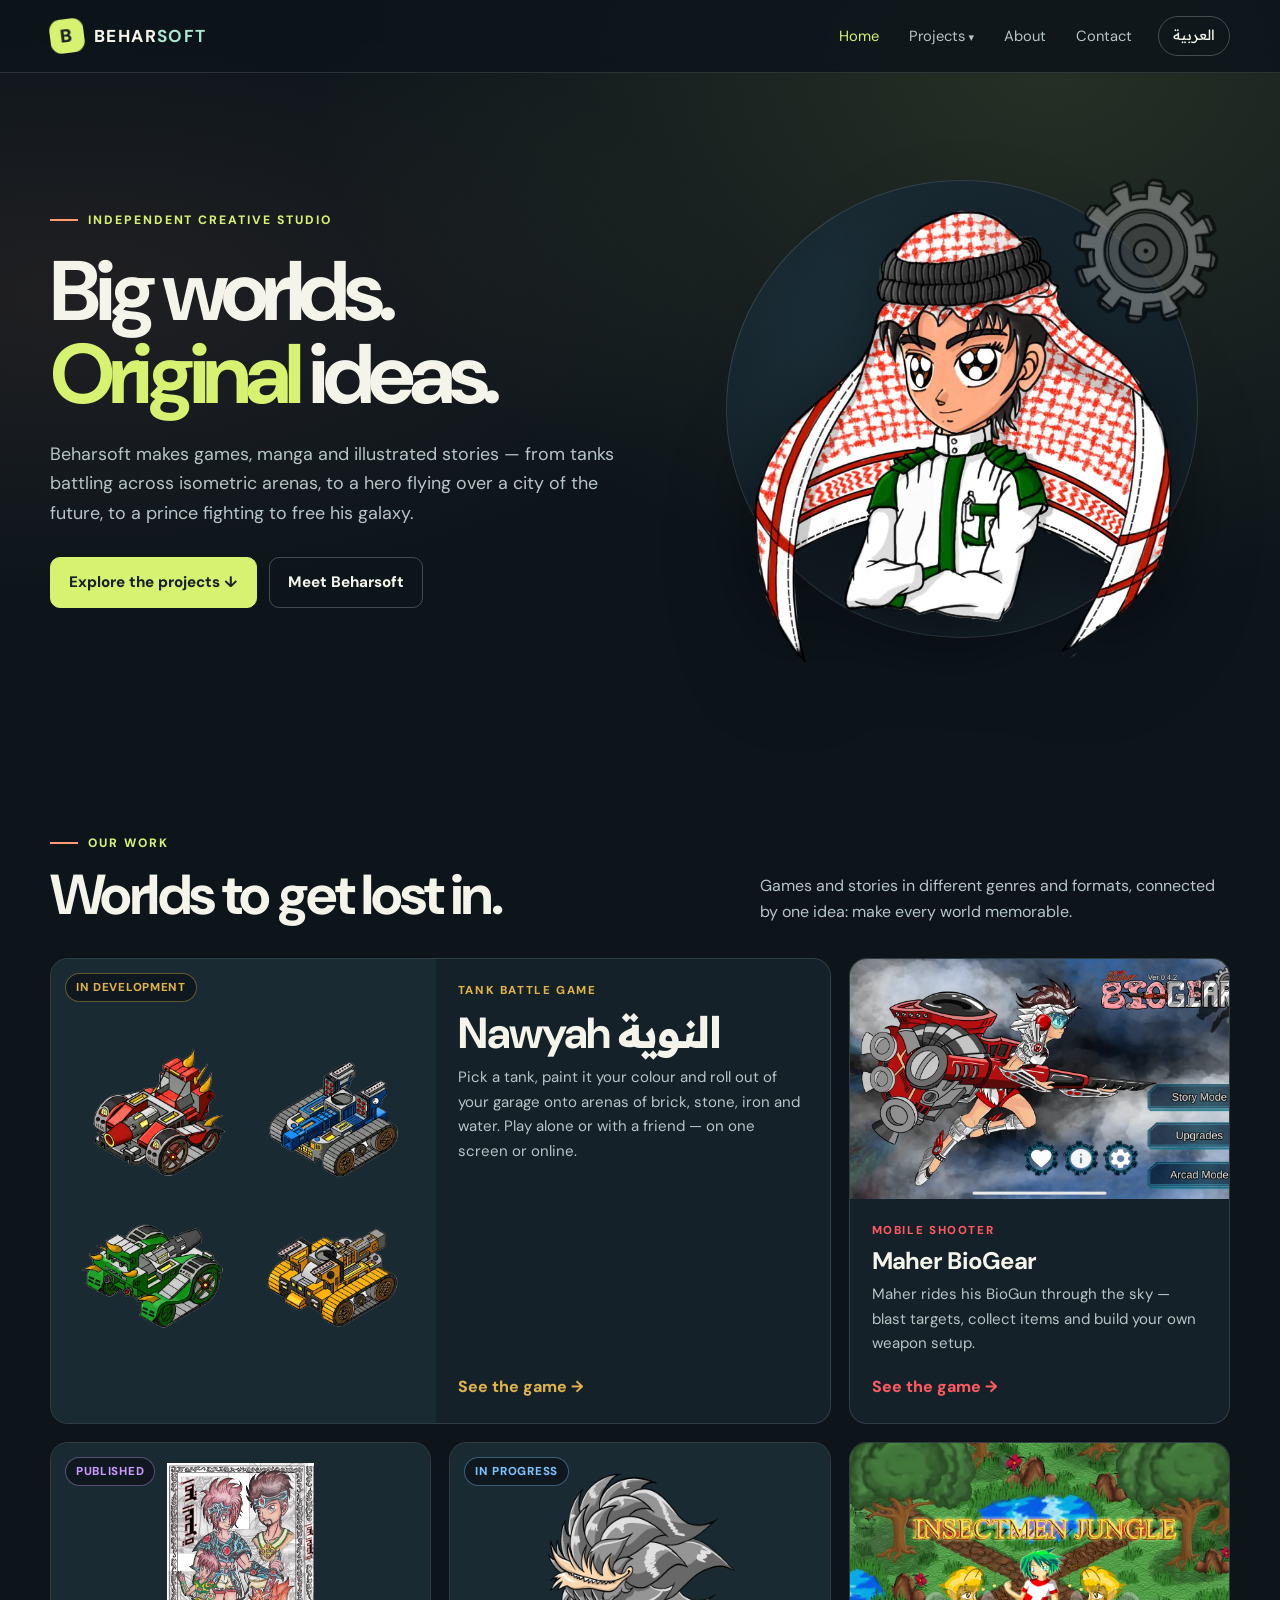
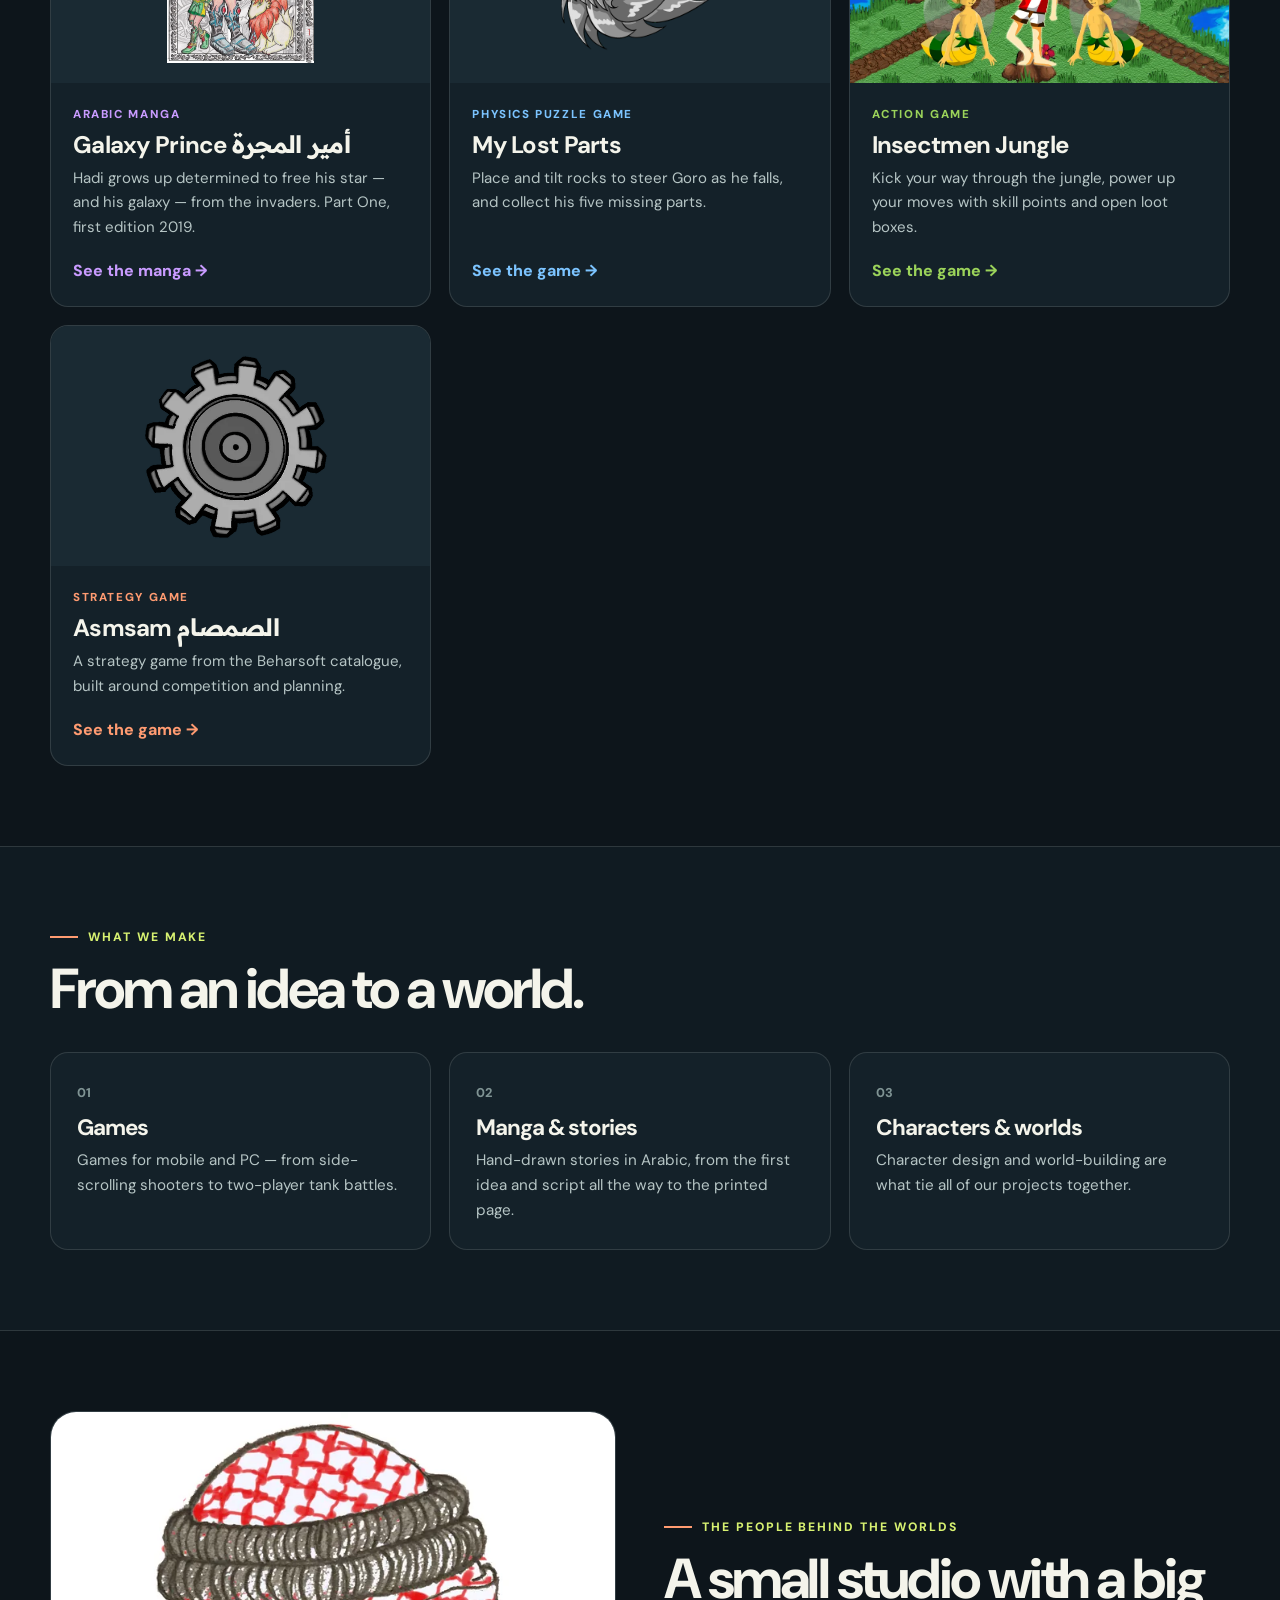
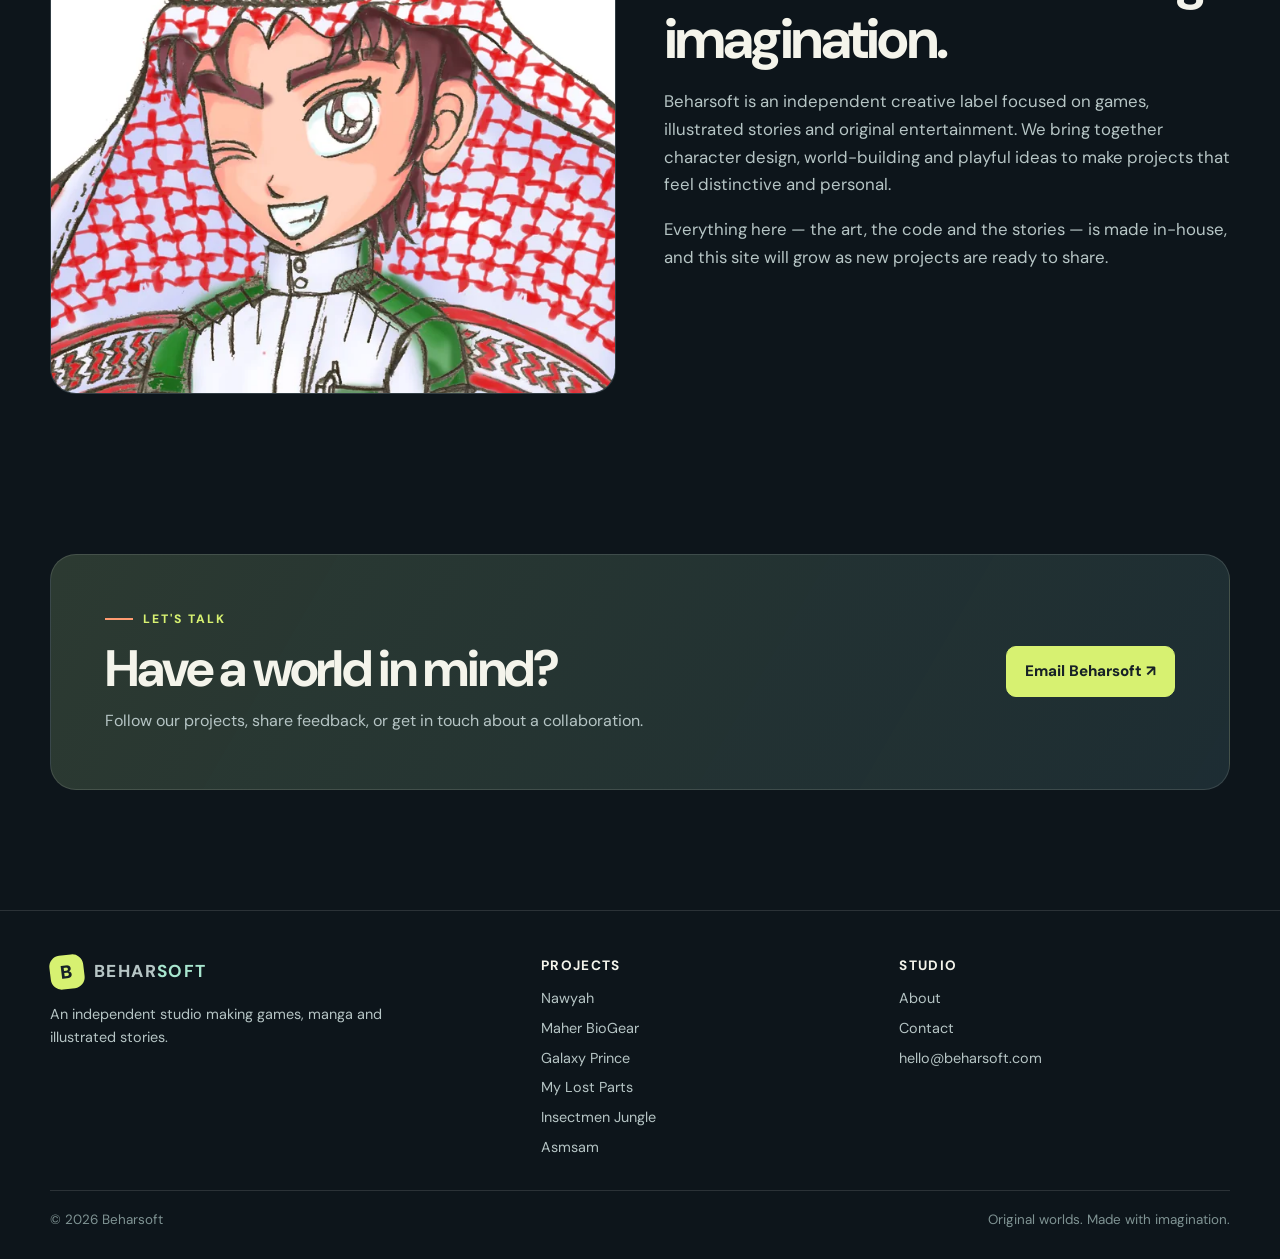
==== commit 754ccfb5: "Use the reorganised images/ folder as the source for all site images - Add tools/build_images.py: ma" ====
--- a/index.html
+++ b/index.html
@@ -90,10 +90,20 @@
         <div class="media"><img class="contain" src="/assets/img/my-lost-parts/goro.webp" alt="Goro, main character of My Lost Parts" data-ar-alt="غورو، الشخصية الرئيسية في أجزائي المفقودة" loading="lazy" width="1000" height="1000"></div>
         <div class="body">
           <span class="status" data-ar="قيد العمل">In progress</span>
-          <span class="tag" data-ar="قصة مصوّرة">Illustrated story</span>
+          <span class="tag" data-ar="لعبة ألغاز فيزيائية">Physics puzzle game</span>
           <h3>My Lost Parts</h3>
-          <p data-ar="قصة مصوّرة جديدة بطلها غورو، تبدأ بنيزك يتجه نحو كوكب.">A new illustrated story starring Goro, opening with a comet heading for a planet.</p>
-          <span class="more" data-ar="صفحة القصة ←">See the story →</span>
+          <p data-ar="ضع الصخور وعدّل زواياها لتوجّه غورو أثناء سقوطه نحو أجزائه الخمسة المفقودة.">Place and tilt rocks to steer Goro as he falls, and collect his five missing parts.</p>
+          <span class="more" data-ar="صفحة اللعبة ←">See the game →</span>
+        </div>
+      </a>
+
+      <a class="project-card card-insectmen-jungle" href="/insectmen-jungle/">
+        <div class="media"><img src="/assets/img/insectmen-jungle/title.webp" alt="Insectmen Jungle title screen" data-ar-alt="شاشة عنوان Insectmen Jungle" loading="lazy" width="1136" height="640"></div>
+        <div class="body">
+          <span class="tag" data-ar="لعبة أكشن">Action game</span>
+          <h3>Insectmen Jungle</h3>
+          <p data-ar="شقّ طريقك بالركلات عبر الغابة، وطوّر حركاتك بنقاط المهارة، وافتح صناديق الغنائم.">Kick your way through the jungle, power up your moves with skill points and open loot boxes.</p>
+          <span class="more" data-ar="صفحة اللعبة ←">See the game →</span>
         </div>
       </a>
 
--- a/assets/css/theme.css
+++ b/assets/css/theme.css
@@ -39,6 +39,7 @@
 .theme-galaxy-prince { --accent: #c99bff; --accent-soft: rgba(201, 155, 255, .13); }
 .theme-my-lost-parts { --accent: #7cc4ff; --accent-soft: rgba(124, 196, 255, .13); }
 .theme-asmsam        { --accent: var(--orange); --accent-soft: rgba(255, 155, 113, .13); }
+.theme-insectmen-jungle { --accent: #9bd35a; --accent-soft: rgba(155, 211, 90, .13); }
 
 /* Base --------------------------------------------------------------------- */
 *, *::before, *::after { box-sizing: border-box; }
@@ -180,6 +181,7 @@
 .card-galaxy-prince { --card-accent: #c99bff; }
 .card-my-lost-parts { --card-accent: #7cc4ff; }
 .card-asmsam { --card-accent: var(--orange); }
+.card-insectmen-jungle { --card-accent: #9bd35a; }
 
 /* Project page hero -------------------------------------------------------- */
 .page-hero { position: relative; overflow: hidden; border-bottom: 1px solid var(--line); }
@@ -244,6 +246,10 @@
 .shot img { width: 100%; aspect-ratio: 4 / 3; object-fit: cover; transition: transform .3s; }
 .gallery.wide .shot img { aspect-ratio: 2796 / 1290; }
 .gallery.panels .shot img { aspect-ratio: 1000 / 462; }
+.gallery.screens { grid-template-columns: repeat(auto-fill, minmax(300px, 1fr)); }
+.gallery.screens .shot img { aspect-ratio: 16 / 9; }
+.gallery.strips { grid-template-columns: 1fr; }
+.gallery.strips .shot img { aspect-ratio: 5 / 1; }
 .shot img.light { background: #e9ece6; }
 .gallery.pages .shot img { aspect-ratio: 632 / 882; object-fit: cover; }
 .shot img.contain { object-fit: contain; padding: 10px; }
@@ -322,6 +328,6 @@
   .hero h1 { font-size: 3.3rem; }
   .cta { flex-direction: column; align-items: flex-start; }
   .gallery, .gallery.wide { grid-template-columns: 1fr 1fr; gap: 8px; }
-  .gallery.wide, .gallery.panels { grid-template-columns: 1fr; }
+  .gallery.wide, .gallery.panels, .gallery.screens { grid-template-columns: 1fr; }
   .cast img { height: 280px; }
 }
